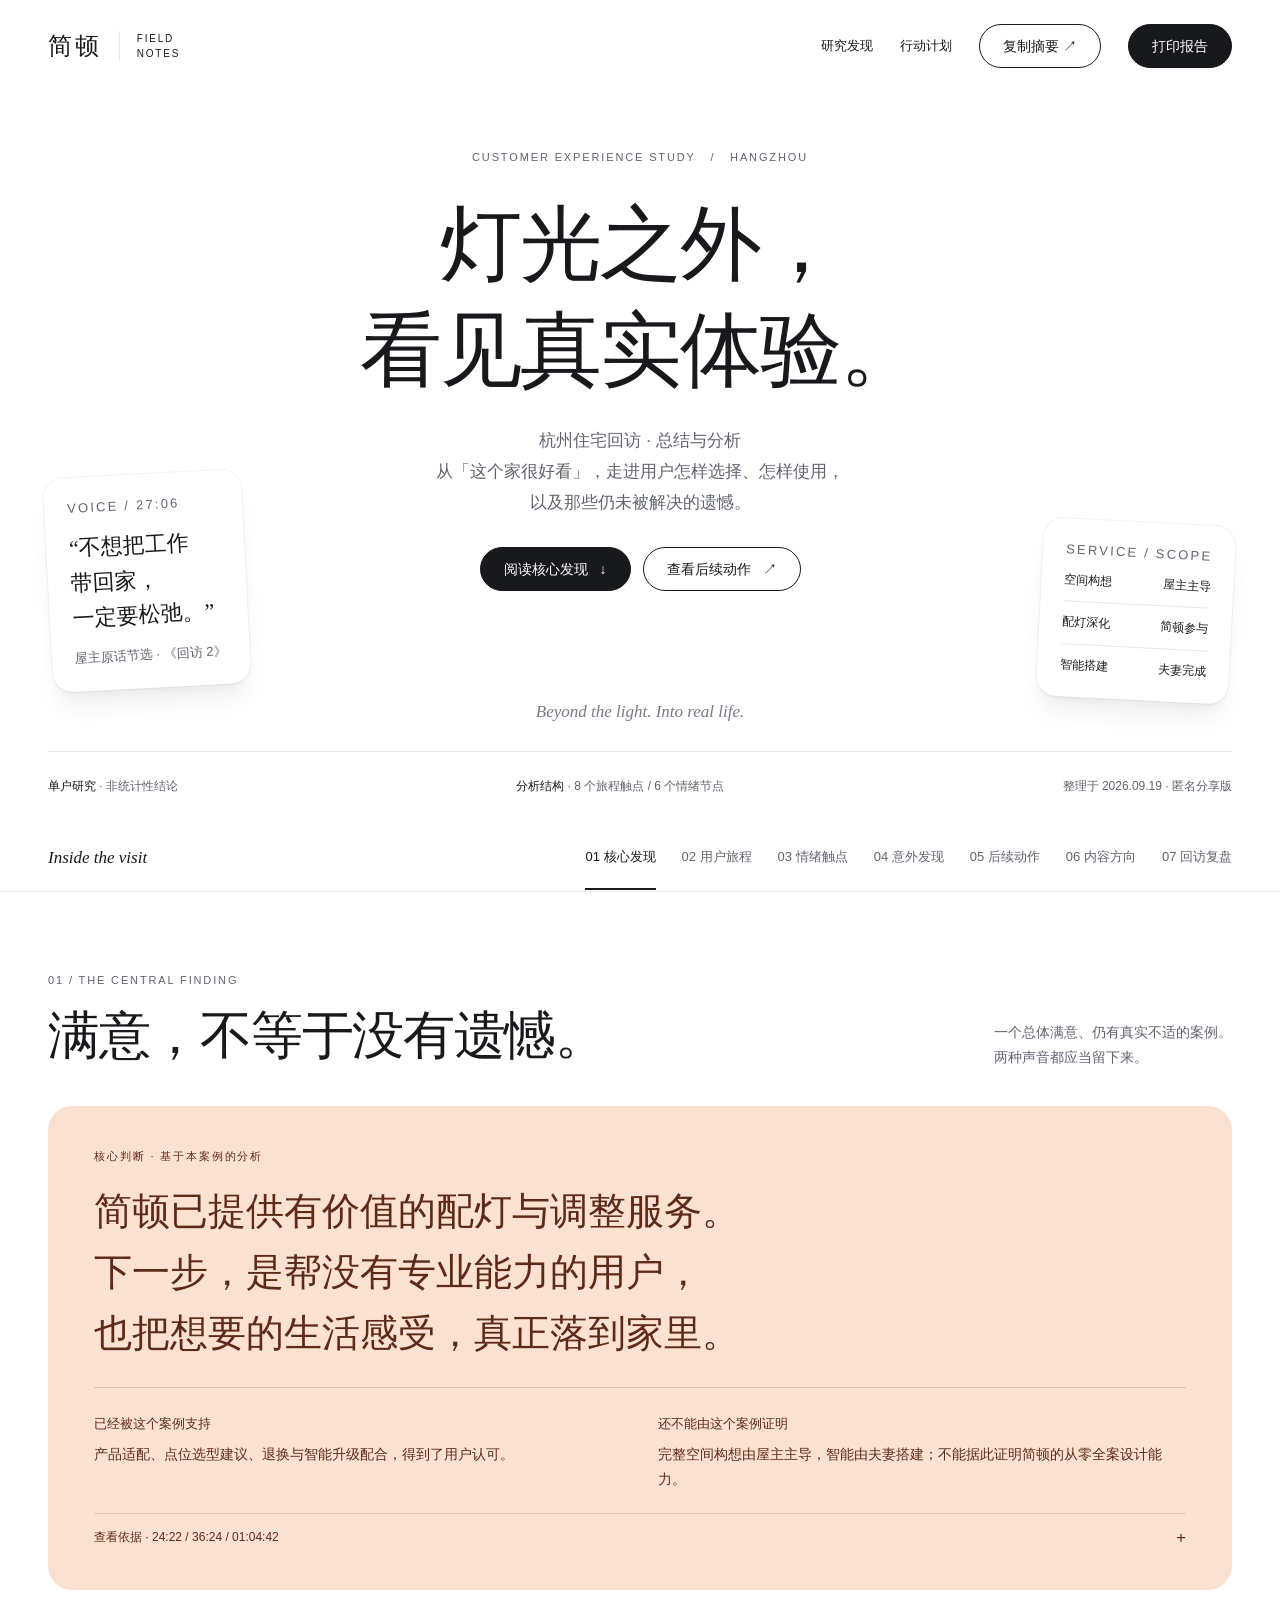
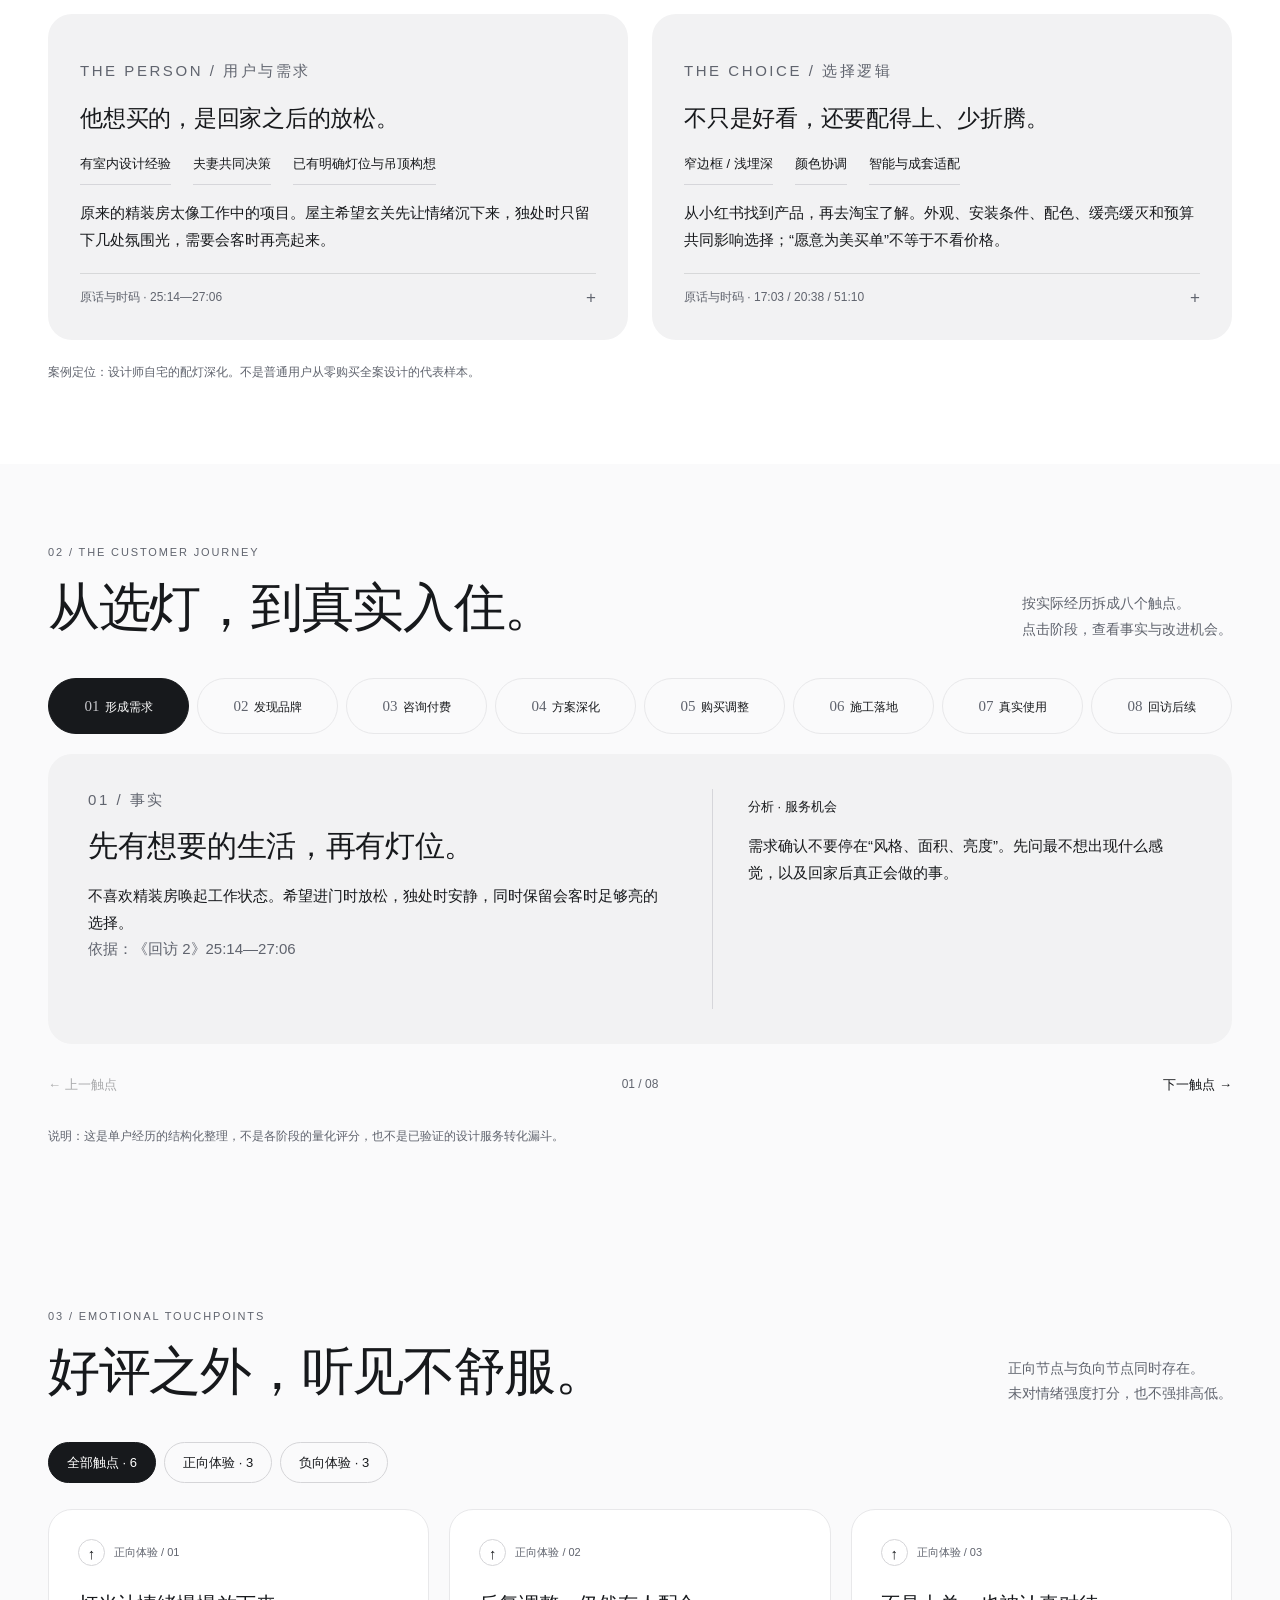
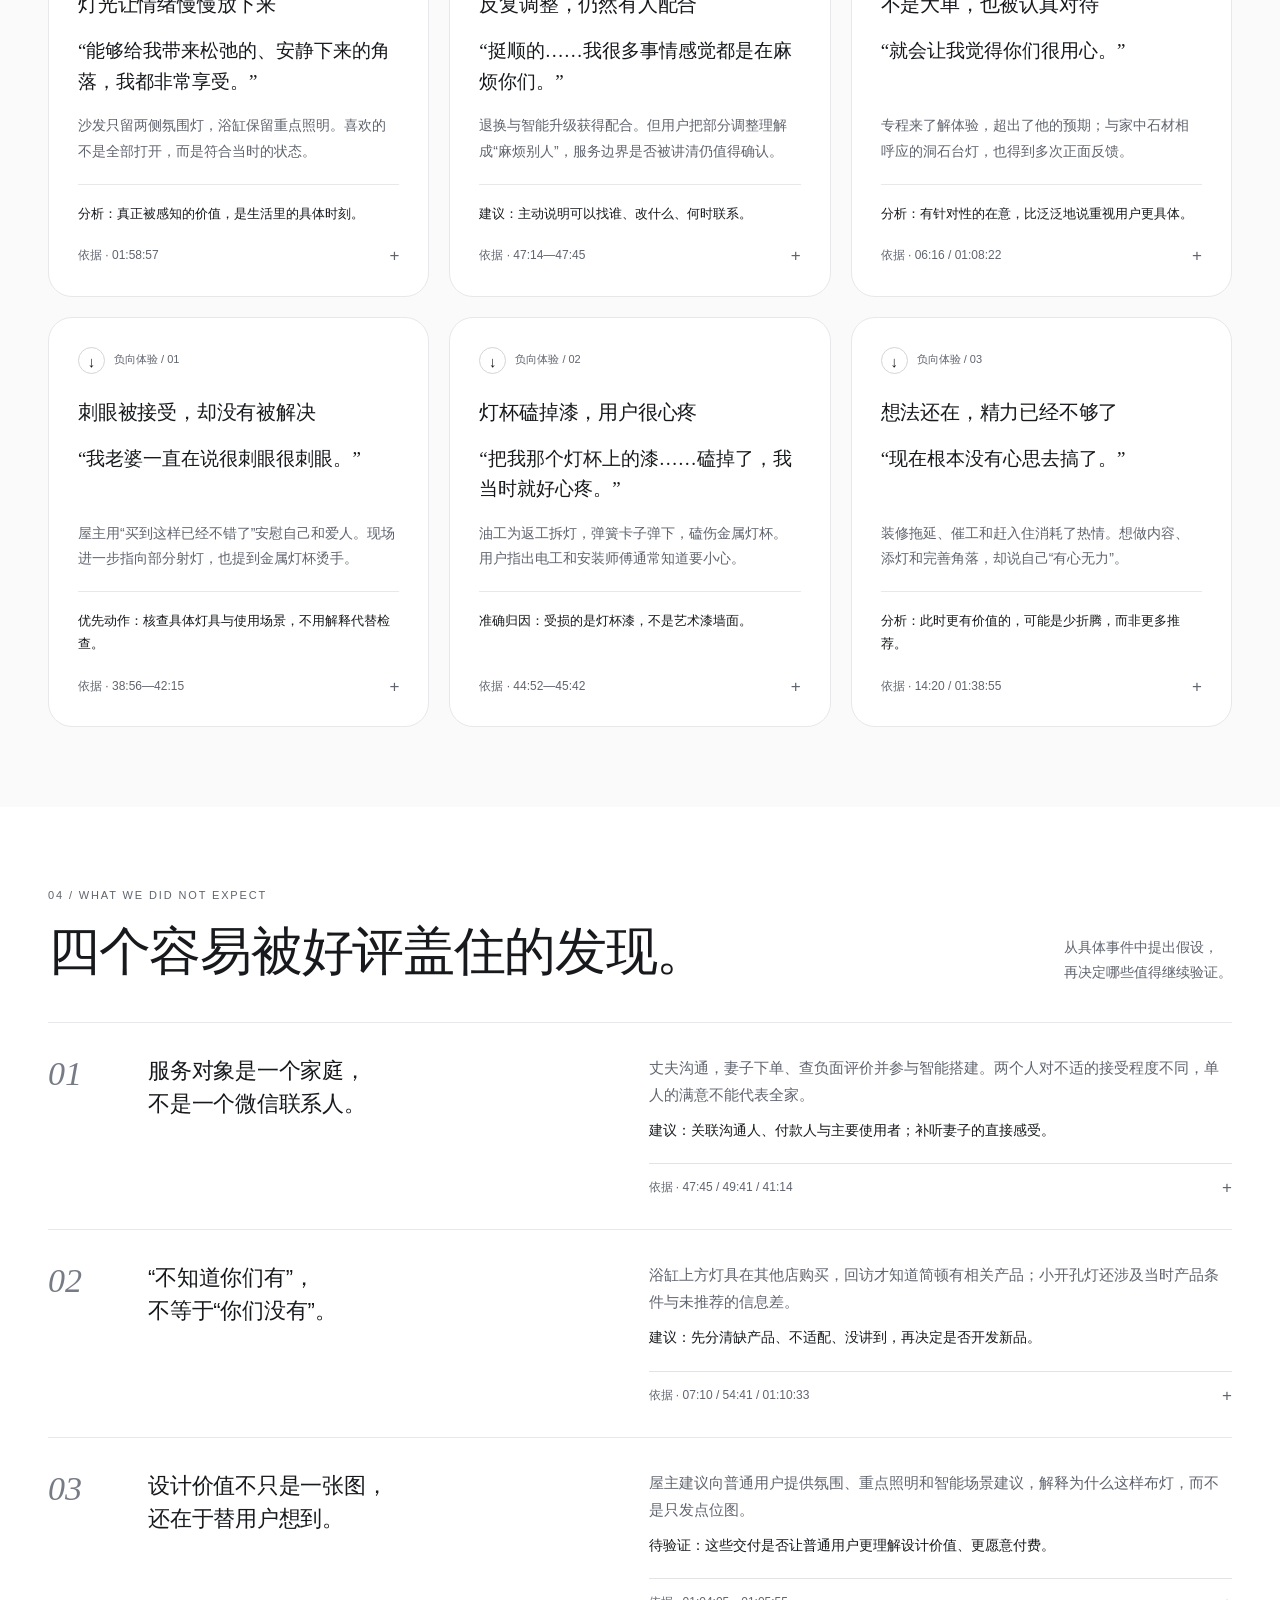
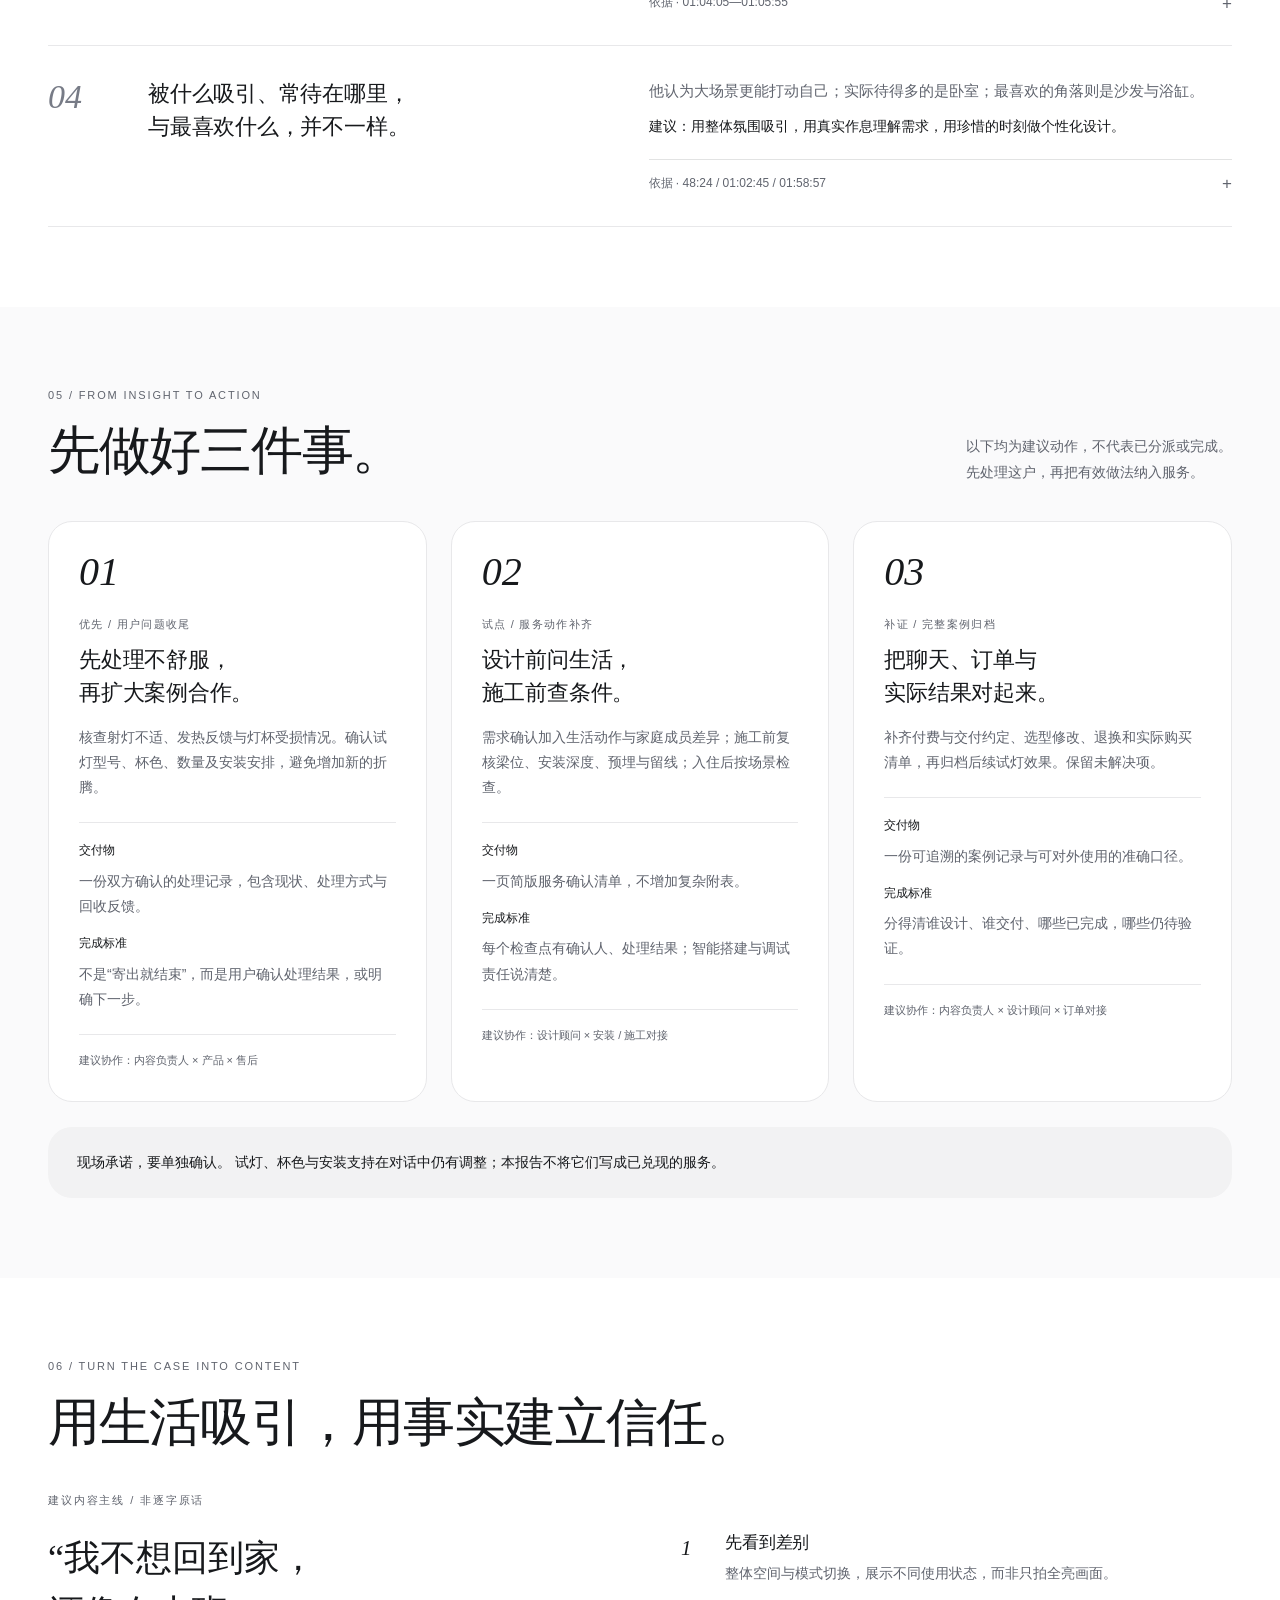
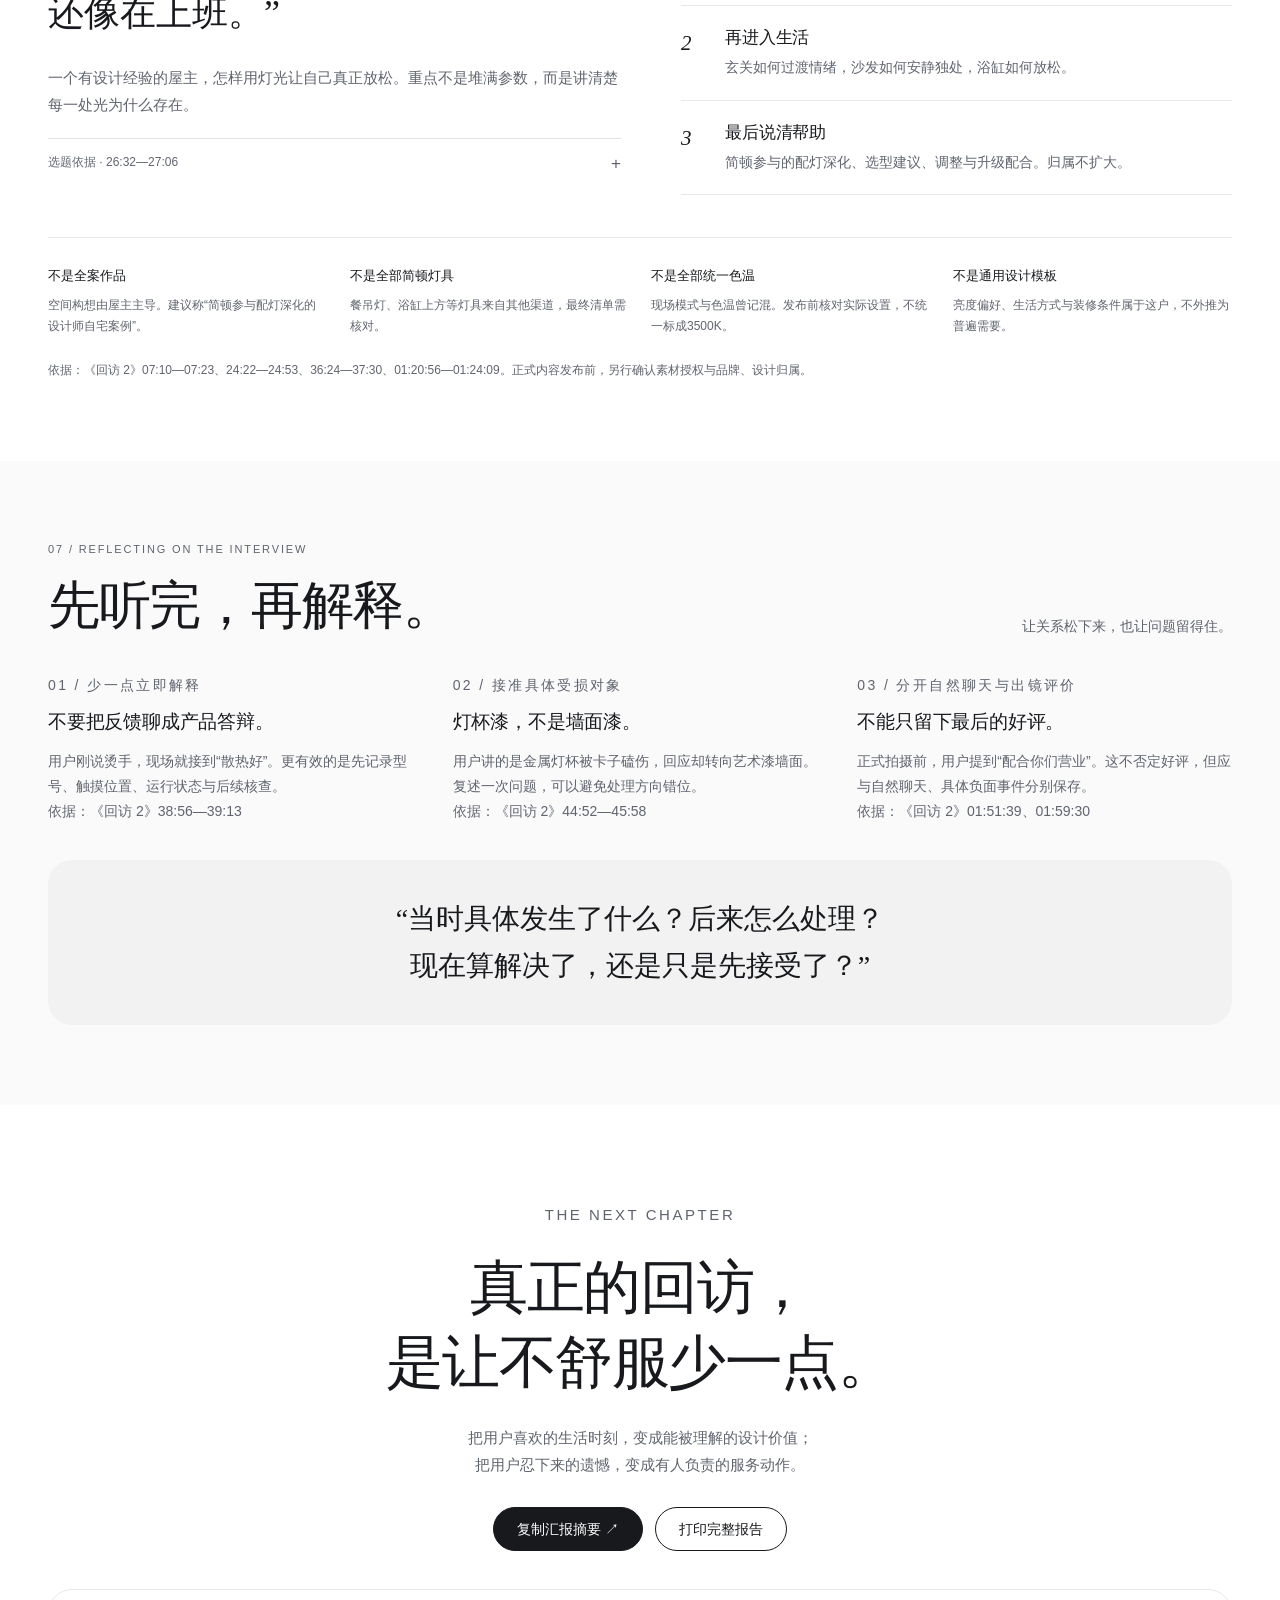
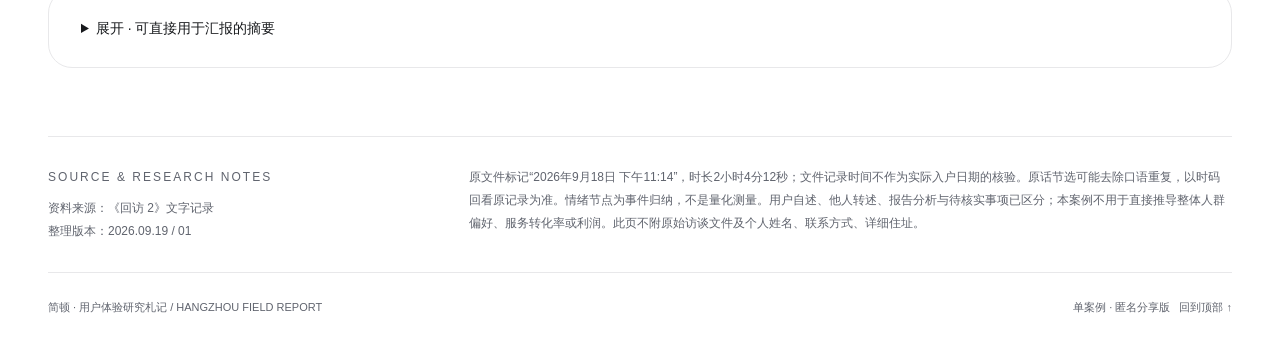
==== hangzhou-visit-20260919/index.html @ 09903417 "Publish anonymized Hangzhou customer visit report in supplied Steep style" ====
<!doctype html>
<html lang="zh-CN">
<head>
<meta charset="utf-8">
<meta name="viewport" content="width=device-width,initial-scale=1">
<meta name="robots" content="noindex,nofollow,noarchive">
<meta name="referrer" content="no-referrer">
<meta name="theme-color" content="#ffffff">
<meta name="description" content="简顿杭州住宅回访：从用户旅程、情绪触点到灯光设计服务的改进方向。单案例研究，匿名整理。">
<title>杭州回访 · 看见真实体验 | 简顿研究札记</title>
<style>
/* Steep design system, derived from the supplied DESIGN-4.md and variables-4.css.
   Fonts are system fallbacks; no font files or third-party resources are bundled. */
:root{--color-ink-black:#17191c;--color-paper-white:#fff;--color-mist-gray:#f2f2f3;--color-fog-white:#fafafb;--color-slate-gray:#777b86;--color-ash-gray:#979799;--color-smoke-gray:#a3a6af;--color-blush-peach:#fbe1d1;--color-sienna-brown:#5d2a1a;--font-signifier:'Signifier',Georgia,'Songti SC','Noto Serif CJK SC','Source Han Serif SC',SimSun,serif;--font-sohne:'Sohne',Inter,-apple-system,BlinkMacSystemFont,'PingFang SC','Noto Sans CJK SC','Microsoft YaHei',sans-serif;--page-max-width:1200px;--section-gap:80px;--radius-cards:24px;--radius-buttons:9999px;--line:#e8e8ea;--muted:#60646e;--shadow:0 0 0 1px rgba(4,23,43,.05),0 20px 25px -5px rgba(0,0,0,.06),0 8px 10px -6px rgba(0,0,0,.05)}
*{box-sizing:border-box}html{scroll-behavior:smooth;scroll-padding-top:92px}body{margin:0;background:var(--color-paper-white);color:var(--color-ink-black);font:400 16px/1.8 var(--font-sohne);-webkit-font-smoothing:antialiased}a{color:inherit;text-decoration:none}button{font:inherit;color:inherit;cursor:pointer}a:focus-visible,button:focus-visible,summary:focus-visible{outline:2px solid var(--color-ink-black);outline-offset:5px}button,a,summary{-webkit-tap-highlight-color:transparent}button{background:none}::selection{background:#e8e8ea}h1,h2,h3,p,figure,blockquote{margin:0}h1,h2{text-wrap:balance;font-family:var(--font-signifier);font-weight:400;line-height:1.3;letter-spacing:-.025em}h3{font-size:21px;font-weight:500;line-height:1.5;letter-spacing:-.01em}strong{font-weight:500}em{font-family:var(--font-signifier);font-weight:400}.wrap{width:min(var(--page-max-width),calc(100% - 96px));margin:auto}.kicker{font-size:11px;line-height:1.5;letter-spacing:.17em;text-transform:uppercase;color:var(--muted)}.muted{color:var(--muted)}.tiny{font-size:12px;color:var(--muted);line-height:1.75}.pill{display:inline-flex;align-items:center;justify-content:center;gap:12px;min-height:44px;padding:9px 23px;border:1px solid var(--color-ink-black);border-radius:var(--radius-buttons);font-size:14px;line-height:1.5;white-space:nowrap;transition:background .18s,transform .18s}.pill:hover{background:var(--color-mist-gray);transform:translateY(-1px)}.pill.fill{background:var(--color-ink-black);color:white}.pill.fill:hover{background:#34373d}.actions{display:flex;gap:12px;flex-wrap:wrap}.text-link{font-size:14px;display:inline-flex;gap:16px;align-items:center}.text-link:hover{text-decoration:underline;text-underline-offset:5px}.skip{position:fixed;left:20px;top:-80px;padding:12px 24px;border-radius:9999px;background:#17191c;color:white;z-index:100}.skip:focus{top:12px}.topbar{height:92px;display:flex;align-items:center;justify-content:space-between;gap:24px}.brand{display:flex;gap:17px;align-items:center}.brand b{font-size:24px;font-weight:500;letter-spacing:.12em}.brand small{font-size:10px;letter-spacing:.18em;line-height:1.5;border-left:1px solid var(--line);padding-left:17px}.toplinks{display:flex;gap:27px;align-items:center;font-size:13px}.hero{min-height:640px;position:relative;padding:57px 0 160px;text-align:center}.hero h1{font-size:clamp(54px,6.4vw,84px);margin:26px auto 22px;max-width:900px}.hero h1 span{display:block}.hero .intro{font-size:17px;color:var(--muted);max-width:570px;margin:auto;line-height:1.8}.hero .actions{justify-content:center;margin-top:29px}.float-note{position:absolute;text-align:left;max-width:216px;background:white;border-radius:20px;box-shadow:var(--shadow);padding:21px 23px}.float-note.left{left:0;bottom:63px;transform:rotate(-3deg)}.float-note.right{right:0;bottom:51px;transform:rotate(3deg)}.float-note .quote{font-family:var(--font-signifier);font-size:22px;line-height:1.6;margin:12px 0}.float-note p{font-size:13px}.mini-row{display:flex;justify-content:space-between;gap:22px;padding:10px 0;border-bottom:1px solid var(--line);font-size:12px}.mini-row:last-child{border:0;padding-bottom:0}.hero-bottom{position:absolute;bottom:29px;left:50%;transform:translateX(-50%);font:italic 17px var(--font-signifier);color:var(--color-slate-gray);white-space:nowrap}.report-meta{display:flex;gap:28px;justify-content:space-between;padding:24px 0 27px;border-top:1px solid var(--line);font-size:12px;color:var(--muted)}.report-meta strong{color:var(--color-ink-black)}.readingbar{position:sticky;top:0;z-index:20;background:rgba(255,255,255,.97);border-bottom:1px solid var(--line)}.readingbar .wrap{display:flex;align-items:center;justify-content:space-between;min-height:66px;gap:20px}.readingbar nav{display:flex;gap:26px;overflow-x:auto;scrollbar-width:none}.readingbar a{white-space:nowrap;font-size:13px;padding:19px 0;color:var(--muted);border-bottom:2px solid transparent}.readingbar a.active{color:var(--color-ink-black);border-color:var(--color-ink-black)}.readingbar .index-label{font-family:var(--font-signifier);font-style:italic;font-size:17px;white-space:nowrap}.progress{height:2px;background:var(--color-ink-black);width:0;position:absolute;left:0;bottom:-1px}.section{padding:var(--section-gap) 0}.section.fog{background:var(--color-fog-white)}.section-head{display:flex;align-items:flex-end;justify-content:space-between;gap:40px;margin-bottom:36px}.section-head h2{font-size:clamp(34px,4.3vw,52px);margin-top:14px}.section-head>p{font-size:14px;color:var(--muted);max-width:320px}.peach{background:var(--color-blush-peach);color:var(--color-sienna-brown);border-radius:24px;padding:42px 46px;margin-bottom:24px}.peach .kicker{color:var(--color-sienna-brown)}.peach .statement{font-family:var(--font-signifier);font-size:clamp(24px,3.2vw,38px);line-height:1.6;margin:17px 0 23px;max-width:960px}.peach-bottom{display:grid;grid-template-columns:1fr 1fr;gap:35px;border-top:1px solid rgba(93,42,26,.18);padding-top:24px;font-size:14px}.peach-bottom strong{display:block;font-size:13px;margin-bottom:7px}.grid2{display:grid;grid-template-columns:1fr 1fr;gap:24px}.card{border-radius:24px;padding:32px;background:var(--color-mist-gray)}.card .kicker{margin-bottom:18px}.card>p{font-size:15px;margin-top:14px}.card h3{font-size:23px}.facts{display:flex;flex-wrap:wrap;gap:8px 22px;font-size:13px;margin:17px 0 4px}.facts span{padding-bottom:8px;border-bottom:1px solid #d6d6da}.evidence{margin-top:20px;border-top:1px solid rgba(23,25,28,.12);font-size:13px}.evidence summary{cursor:pointer;list-style:none;padding-top:13px;display:flex;align-items:center;justify-content:space-between;gap:14px;font-size:12px;color:var(--muted)}.evidence summary::-webkit-details-marker{display:none}.evidence summary:after{content:'+';font-size:17px;line-height:1}.evidence[open] summary:after{content:'−'}.evidence .extract{padding-top:12px;font-size:13px;color:var(--muted)}.evidence blockquote{padding-left:15px;border-left:1px solid #b6b7bd;margin:7px 0 10px}.evidence cite{display:block;font-size:11px;font-style:normal;margin:8px 0}.peach .evidence,.peach .evidence summary,.peach .evidence .extract{color:var(--color-sienna-brown)}.note-line{font-size:12px;color:var(--muted);margin-top:22px}.journey-tabs{display:grid;grid-template-columns:repeat(8,1fr);gap:8px;margin-bottom:20px}.journey-tab{border:1px solid var(--line);border-radius:9999px;min-height:56px;padding:10px 8px;font-size:12px;line-height:1.6}.journey-tab span{font-family:var(--font-signifier);font-size:15px;margin-right:5px;color:var(--muted)}.journey-tab[aria-selected=true]{background:var(--color-ink-black);color:white;border-color:var(--color-ink-black)}.journey-tab[aria-selected=true] span{color:#c5c5ca}.journey-panel{background:var(--color-mist-gray);border-radius:24px;padding:35px 40px;display:grid;grid-template-columns:1.2fr 1fr;gap:48px;min-height:290px}.journey-panel[hidden]{display:none}.journey-panel h3{font-family:var(--font-signifier);font-weight:400;font-size:30px;margin:12px 0 14px}.journey-panel p{font-size:15px}.journey-panel .opportunity{border-left:1px solid #d6d6da;padding-left:35px}.journey-panel .opportunity strong{display:block;font-size:13px;margin:6px 0 14px}.journey-control{display:flex;justify-content:space-between;align-items:center;margin-top:21px}.journey-control button{border:0;font-size:13px;padding:8px 0}.journey-control button:disabled{opacity:.35;cursor:default}.journey-control .count{font-size:12px;color:var(--muted)}.filters{display:flex;gap:8px;margin-bottom:26px}.filter{border:1px solid #d5d5d8;border-radius:9999px;padding:8px 18px;font-size:13px;background:transparent}.filter[aria-pressed=true]{background:var(--color-ink-black);color:white;border-color:var(--color-ink-black)}.emotion-grid{display:grid;grid-template-columns:repeat(3,1fr);gap:20px}.emotion{background:white;border:1px solid var(--line);border-radius:24px;padding:29px;display:flex;flex-direction:column}.emotion[hidden]{display:none}.emotion .type{display:flex;align-items:center;gap:9px;font-size:11px;color:var(--muted);margin-bottom:23px}.emotion .sign{width:27px;height:27px;border:1px solid #d5d5d8;border-radius:50%;display:grid;place-items:center;font-size:15px;color:var(--color-ink-black)}.emotion h3{font-size:20px}.emotion blockquote{font-family:var(--font-signifier);font-size:19px;line-height:1.6;margin:17px 0 16px;min-height:61px}.emotion p{font-size:14px;color:var(--muted)}.emotion .takeaway{font-size:13px;color:var(--color-ink-black);margin-top:20px;padding-top:17px;border-top:1px solid var(--line)}.emotion .evidence{margin-top:auto;padding-top:7px;border-top:0}.insight{display:grid;grid-template-columns:70px 1fr 1.24fr;gap:30px;padding:31px 0;border-top:1px solid var(--line)}.insight:last-child{border-bottom:1px solid var(--line)}.insight .num{font:italic 34px/1.2 var(--font-signifier);color:var(--color-slate-gray)}.insight h3{font-size:22px;max-width:315px}.insight .body>p{font-size:15px;color:var(--muted)}.insight .body strong{color:var(--color-ink-black);display:block;margin-top:10px;font-size:14px}.task-grid{display:grid;grid-template-columns:repeat(3,1fr);gap:24px}.task{border:1px solid var(--line);border-radius:24px;padding:30px;background:#fff}.task .order{font:italic 40px/1 var(--font-signifier);margin-bottom:23px}.task .tag{font-size:11px;letter-spacing:.12em;color:var(--muted);margin-bottom:8px}.task h3{font-size:22px;margin-bottom:16px}.task p{font-size:14px;color:var(--muted)}.task .deliverable{margin:22px 0;padding-top:17px;border-top:1px solid var(--line)}.task strong{font-size:12px;display:block;color:var(--color-ink-black);margin-bottom:7px}.task .owner{font-size:11px;color:var(--muted);border-top:1px solid var(--line);padding-top:16px}.task-callout{margin-top:25px;border-radius:24px;background:var(--color-mist-gray);padding:23px 29px;font-size:14px}.content-grid{display:grid;grid-template-columns:1.04fr 1fr;gap:60px}.content-quote{font-family:var(--font-signifier);font-size:36px;line-height:1.55;margin:22px 0}.sequence{margin-top:19px}.sequence>div{display:grid;grid-template-columns:30px 1fr;gap:14px;padding:19px 0;border-bottom:1px solid var(--line)}.sequence .n{font-family:var(--font-signifier);font-style:italic;font-size:21px}.sequence h3{font-size:17px;margin-bottom:5px}.sequence p{font-size:14px;color:var(--muted)}.boundary{margin-top:42px;display:grid;grid-template-columns:repeat(4,1fr);gap:22px;padding-top:26px;border-top:1px solid var(--line)}.boundary strong{font-size:13px;display:block;margin-bottom:7px}.boundary p{font-size:12px;color:var(--muted)}.review-grid{display:grid;grid-template-columns:repeat(3,1fr);gap:30px}.review h3{font-size:19px;margin:12px 0}.review p{font-size:14px;color:var(--muted)}.review-question{font-family:var(--font-signifier);font-size:28px;line-height:1.7;text-align:center;padding:35px 32px;border-radius:24px;background:var(--color-mist-gray);margin-top:36px}.closing{padding:75px 0 68px;text-align:center}.closing h2{font-size:clamp(36px,4.8vw,58px)}.closing>p{max-width:640px;margin:24px auto 29px;color:var(--muted);font-size:15px}.closing .actions{justify-content:center}.executive{margin-top:38px;text-align:left;border:1px solid var(--line);border-radius:24px;padding:26px 32px}.executive summary{font-size:14px;cursor:pointer}.executive p{font-size:15px;margin-top:18px;color:var(--muted);line-height:1.9}.method{border-top:1px solid var(--line);padding:29px 0;display:grid;grid-template-columns:1fr 2fr;gap:40px}.method p{font-size:12px;line-height:1.9;color:var(--muted)}.footer{border-top:1px solid var(--line);display:flex;justify-content:space-between;gap:20px;padding:25px 0 32px;font-size:11px;color:var(--muted)}.toast{position:fixed;bottom:28px;left:50%;transform:translateX(-50%) translateY(20px);background:var(--color-ink-black);color:#fff;border-radius:9999px;padding:12px 24px;font-size:13px;opacity:0;pointer-events:none;transition:opacity .2s,transform .2s;z-index:50;max-width:90vw;white-space:nowrap}.toast.show{opacity:1;transform:translateX(-50%) translateY(0)}
@media(min-width:1500px){.hero{min-height:660px}}@media(max-width:1100px){.hero{padding-bottom:170px}.float-note{max-width:185px;padding:18px}.float-note .quote{font-size:19px}.hero h1{font-size:68px}.journey-tabs{grid-template-columns:repeat(4,1fr)}.emotion-grid{grid-template-columns:repeat(2,1fr)}.toplinks>a{display:none}.readingbar nav{gap:20px}.task-grid{gap:16px}.task{padding:24px}.content-grid{gap:32px}}
@media(max-width:760px){.desktop-break{display:none}.hero .intro{text-wrap:balance}.wrap{width:calc(100% - 40px)}.topbar{height:78px}.brand b{font-size:21px}.brand small{font-size:9px}.toplinks{gap:8px}.toplinks .pill{font-size:12px;padding:9px 17px;min-height:40px}.hero{padding:37px 0 32px;min-height:0}.hero h1{font-size:clamp(42px,8.6vw,64px);margin:24px auto}.hero .intro{font-size:15px;max-width:480px}.hero .actions{margin-top:26px}.float-note{display:none}.hero-bottom{position:static;transform:none;margin-top:43px;font-size:16px}.report-meta{font-size:11px;gap:12px;flex-wrap:wrap;padding:21px 0}.report-meta span:last-child{width:100%}.readingbar .index-label{display:none}.readingbar .wrap{min-height:56px;width:calc(100% - 24px)}.readingbar nav{gap:21px;flex:1}.readingbar a{font-size:12px;padding:17px 0}.section{padding:56px 0}.section-head{display:block;margin-bottom:26px}.section-head h2{font-size:34px;margin-top:12px}.section-head>p{margin-top:16px;max-width:none;font-size:13px}.peach{padding:28px 24px}.peach .statement{font-size:25px;line-height:1.65;margin:17px 0 22px}.peach-bottom{grid-template-columns:1fr;gap:19px;font-size:13px}.grid2{grid-template-columns:1fr;gap:16px}.card{padding:27px 24px}.card h3{font-size:21px}.journey-tabs{gap:7px}.journey-tab{font-size:11px;min-height:48px;padding:10px 3px}.journey-tab span{font-size:12px;margin-right:3px}.journey-panel{padding:27px 24px;grid-template-columns:1fr;gap:25px;min-height:0}.journey-panel h3{font-size:28px}.journey-panel .opportunity{padding:21px 0 0;border-left:0;border-top:1px solid #d6d6da}.journey-panel p{font-size:14px}.emotion-grid{grid-template-columns:1fr;gap:16px}.emotion{padding:26px}.emotion .type{margin-bottom:17px}.emotion blockquote{min-height:0}.emotion .evidence{margin-top:14px}.insight{grid-template-columns:40px 1fr;gap:15px;padding:27px 0}.insight .num{font-size:28px}.insight h3{font-size:21px;max-width:none}.insight .body{grid-column:2}.insight .body>p{font-size:14px}.task-grid{grid-template-columns:1fr;gap:16px}.task{padding:27px}.task .order{font-size:32px;margin-bottom:18px}.task .deliverable{margin:19px 0}.content-grid{grid-template-columns:1fr;gap:27px}.content-quote{font-size:29px}.boundary{grid-template-columns:1fr 1fr;gap:25px 22px;margin-top:32px}.review-grid{grid-template-columns:1fr;gap:26px}.review-question{font-size:23px;padding:28px 23px;text-align:left}.closing{padding:51px 0}.closing h2{font-size:36px}.closing>p{font-size:14px}.executive{padding:24px}.method{grid-template-columns:1fr;gap:12px}.footer{display:block;font-size:10px}.footer span{display:block;margin-bottom:7px}.kicker{font-size:10px}.toast{white-space:normal;text-align:center;width:max-content}}
@media(prefers-reduced-motion:reduce){html{scroll-behavior:auto}*,*:before,*:after{transition:none!important;animation:none!important}}
@media print{@page{size:A4;margin:14mm 13mm}html{scroll-behavior:auto}body{font-size:10pt;color:#17191c;-webkit-print-color-adjust:exact;print-color-adjust:exact}.wrap{width:100%;max-width:none}.topbar{height:55px}.toplinks,.readingbar,.hero .actions,.closing .actions,.float-note,.filters,.journey-tabs,.journey-control,.toast,.skip{display:none!important}.hero{min-height:0;padding:25px 0 30px}.hero h1{font-size:39pt}.hero .intro{font-size:11pt}.hero-bottom{position:static;transform:none;margin-top:22px}.report-meta{font-size:8pt}.section{padding:28px 0;break-inside:auto}.section-head{margin-bottom:20px}.section-head h2{font-size:27pt}.section-head>p{font-size:9pt}.peach{padding:24px 28px;break-inside:avoid}.peach .statement{font-size:22pt}.peach-bottom{font-size:10pt}.grid2{gap:15px}.card{padding:23px}.card p,.journey-panel p,.insight .body>p{font-size:10pt}.journey-panel{display:grid!important;min-height:0;margin:0 0 14px;padding:24px;break-inside:avoid;gap:24px}.journey-panel h3{font-size:20pt}.emotion-grid{grid-template-columns:1fr 1fr;gap:15px}.emotion{display:flex!important;padding:21px;break-inside:avoid}.emotion h3{font-size:15pt}.emotion blockquote{font-size:14pt;min-height:0}.emotion p{font-size:9pt}.evidence{display:block;break-inside:avoid}.evidence .extract{font-size:9pt}.evidence summary{font-size:8pt}.insight{gap:20px;grid-template-columns:40px 1fr 1.3fr;break-inside:avoid}.insight h3{font-size:15pt}.task-grid{grid-template-columns:1fr;gap:14px}.task{padding:22px;break-inside:avoid}.task .order{float:left;margin:0 25px 50px 0;font-size:30pt}.task .deliverable{margin:12px 0}.task p{font-size:9pt}.content-grid{gap:30px}.content-quote{font-size:23pt}.boundary{gap:15px}.review-grid{grid-template-columns:1fr;gap:18px}.review{break-inside:avoid}.review-question{font-size:18pt;padding:22px}.closing{padding:35px 0}.closing h2{font-size:29pt}.executive{display:block;padding:23px;break-inside:avoid}.executive p{font-size:10pt}.method{gap:25px}.method p,.footer{font-size:8pt}h2,h3{break-after:avoid}}
</style>
</head>
<body>
<a class="skip" href="#main">跳转到报告正文</a>
<header class="topbar wrap">
<a class="brand" href="#top" aria-label="简顿研究札记首页"><b>简顿</b><small>FIELD<br>NOTES</small></a>
<div class="toplinks"><a href="#finding">研究发现</a><a href="#actions">行动计划</a><button class="pill" data-copy>复制摘要 ↗</button><button class="pill fill" data-print>打印报告</button></div>
</header>
<main id="main">
<div class="wrap" id="top">
<section class="hero" aria-labelledby="hero-title">
<p class="kicker">CUSTOMER EXPERIENCE STUDY &nbsp; / &nbsp; HANGZHOU</p>
<h1 id="hero-title"><span>灯光之外，</span><span>看见真实体验。</span></h1>
<p class="intro">杭州住宅回访 · 总结与分析<br>从「这个家很好看」，走进用户怎样选择、怎样使用，<br class="desktop-break">以及那些仍未被解决的遗憾。</p>
<div class="actions"><a class="pill fill" href="#finding">阅读核心发现 <span>↓</span></a><a class="pill" href="#actions">查看后续动作 <span>↗</span></a></div>
<aside class="float-note left" aria-label="用户声音"><p class="kicker">VOICE / 27:06</p><p class="quote">“不想把工作<br>带回家，<br>一定要松弛。”</p><p class="tiny">屋主原话节选 · 《回访 2》</p></aside>
<aside class="float-note right" aria-label="案例中的贡献边界"><p class="kicker">SERVICE / SCOPE</p><div class="mini-row"><span>空间构想</span><strong>屋主主导</strong></div><div class="mini-row"><span>配灯深化</span><strong>简顿参与</strong></div><div class="mini-row"><span>智能搭建</span><strong>夫妻完成</strong></div></aside>
<p class="hero-bottom">Beyond the light. Into real life.</p>
</section>
<div class="report-meta"><span><strong>单户研究</strong> · 非统计性结论</span><span><strong>分析结构</strong> · 8 个旅程触点 / 6 个情绪节点</span><span>整理于 2026.09.19 · 匿名分享版</span></div>
</div>
<div class="readingbar"><div class="wrap"><span class="index-label">Inside the visit</span><nav aria-label="报告目录"><a href="#finding" class="active">01 核心发现</a><a href="#journey">02 用户旅程</a><a href="#emotion">03 情绪触点</a><a href="#insights">04 意外发现</a><a href="#actions">05 后续动作</a><a href="#content">06 内容方向</a><a href="#review">07 回访复盘</a></nav></div><div class="progress" aria-hidden="true"></div></div>
<section id="finding" class="section wrap">
<div class="section-head"><div><p class="kicker">01 / THE CENTRAL FINDING</p><h2>满意，不等于没有遗憾。</h2></div><p>一个总体满意、仍有真实不适的案例。<br>两种声音都应当留下来。</p></div>
<div class="peach">
<p class="kicker">核心判断 · 基于本案例的分析</p>
<p class="statement">简顿已提供有价值的配灯与调整服务。<br>下一步，是帮没有专业能力的用户，<br>也把想要的生活感受，真正落到家里。</p>
<div class="peach-bottom"><div><strong>已经被这个案例支持</strong>产品适配、点位选型建议、退换与智能升级配合，得到了用户认可。</div><div><strong>还不能由这个案例证明</strong>完整空间构想由屋主主导，智能由夫妻搭建；不能据此证明简顿的从零全案设计能力。</div></div>
<details class="evidence"><summary>查看依据 · 24:22 / 36:24 / 01:04:42</summary><div class="extract"><blockquote>“我是给到了他我的灯具的点位，他在我的灯具点位上把你们的灯放进去了。”<br>“我跟他说了我是设计师。我没有这种需求。跟他说，你帮我配一下灯。”</blockquote><cite>《回访 2》24:22—24:53、36:24—37:57、01:04:42—01:05:55。智能搭建由夫妻完成，不归入简顿交付。</cite></div></details>
</div>
<div class="grid2">
<article class="card"><p class="kicker">THE PERSON / 用户与需求</p><h3>他想买的，是回家之后的放松。</h3><div class="facts"><span>有室内设计经验</span><span>夫妻共同决策</span><span>已有明确灯位与吊顶构想</span></div><p>原来的精装房太像工作中的项目。屋主希望玄关先让情绪沉下来，独处时只留下几处氛围光，需要会客时再亮起来。</p><details class="evidence"><summary>原话与时码 · 25:14—27:06</summary><div class="extract"><blockquote>“走进来这个过程，是你从外面到家，从工作到回家这个状态转变的一个过程。”</blockquote><cite>《回访 2》25:14—27:06；职业与夫妻共同决策见10:26、16:44—16:55。</cite></div></details></article>
<article class="card"><p class="kicker">THE CHOICE / 选择逻辑</p><h3>不只是好看，还要配得上、少折腾。</h3><div class="facts"><span>窄边框 / 浅埋深</span><span>颜色协调</span><span>智能与成套适配</span></div><p>从小红书找到产品，再去淘宝了解。外观、安装条件、配色、缓亮缓灭和预算共同影响选择；“愿意为美买单”不等于不看价格。</p><details class="evidence"><summary>原话与时码 · 17:03 / 20:38 / 51:10</summary><div class="extract"><blockquote>“我就找那种深度不是很深的……窄一点的边框。”<br>“我灯我一开始就留了1万块钱，但实际上后期是超了的。”</blockquote><cite>《回访 2》17:03—17:58、20:38—22:53、51:10—52:49。预算为用户自述，不是核实后的订单金额。</cite></div></details></article>
</div>
<p class="note-line">案例定位：设计师自宅的配灯深化。不是普通用户从零购买全案设计的代表样本。</p>
</section>
<section id="journey" class="section fog"><div class="wrap">
<div class="section-head"><div><p class="kicker">02 / THE CUSTOMER JOURNEY</p><h2>从选灯，到真实入住。</h2></div><p>按实际经历拆成八个触点。<br>点击阶段，查看事实与改进机会。</p></div>
<div class="journey-tabs" role="tablist" aria-label="用户旅程的八个阶段">
<button class="journey-tab" role="tab" id="tab-1" aria-controls="stage-1" aria-selected="true" tabindex="0"><span>01</span>形成需求</button><button class="journey-tab" role="tab" id="tab-2" aria-controls="stage-2" aria-selected="false" tabindex="-1"><span>02</span>发现品牌</button><button class="journey-tab" role="tab" id="tab-3" aria-controls="stage-3" aria-selected="false" tabindex="-1"><span>03</span>咨询付费</button><button class="journey-tab" role="tab" id="tab-4" aria-controls="stage-4" aria-selected="false" tabindex="-1"><span>04</span>方案深化</button><button class="journey-tab" role="tab" id="tab-5" aria-controls="stage-5" aria-selected="false" tabindex="-1"><span>05</span>购买调整</button><button class="journey-tab" role="tab" id="tab-6" aria-controls="stage-6" aria-selected="false" tabindex="-1"><span>06</span>施工落地</button><button class="journey-tab" role="tab" id="tab-7" aria-controls="stage-7" aria-selected="false" tabindex="-1"><span>07</span>真实使用</button><button class="journey-tab" role="tab" id="tab-8" aria-controls="stage-8" aria-selected="false" tabindex="-1"><span>08</span>回访后续</button>
</div>
<article class="journey-panel" id="stage-1" role="tabpanel" aria-labelledby="tab-1"><div><p class="kicker">01 / 事实</p><h3>先有想要的生活，再有灯位。</h3><p>不喜欢精装房唤起工作状态。希望进门时放松，独处时安静，同时保留会客时足够亮的选择。</p><p class="tiny">依据：《回访 2》25:14—27:06</p></div><div class="opportunity"><strong>分析 · 服务机会</strong><p>需求确认不要停在“风格、面积、亮度”。先问最不想出现什么感觉，以及回家后真正会做的事。</p></div></article>
<article class="journey-panel" id="stage-2" role="tabpanel" aria-labelledby="tab-2" hidden><div><p class="kicker">02 / 事实</p><h3>入口是具体的产品适配。</h3><p>为窄边框、浅埋深等条件刷小红书，看到简顿后去淘宝看产品。已有需求在先，不是被设计服务宣传从零教育。</p><p class="tiny">依据：《回访 2》17:03—17:58</p></div><div class="opportunity"><strong>分析 · 服务机会</strong><p>内容既要给人看到整体效果，也要回答“这类灯能不能装进我家”。不要将本单写成设计服务内容直接获客。</p></div></article>
<article class="journey-panel" id="stage-3" role="tabpanel" aria-labelledby="tab-3" hidden><div><p class="kicker">03 / 事实与缺口</p><h3>有付费，尚缺完整决策记录。</h3><p>屋主自述“去年10月28日”加客服，也明确买过设计服务。具体设计费、付款节点与当时顾虑，访谈没有交代清楚。</p><p class="tiny">依据：《回访 2》23:51、01:04:54</p></div><div class="opportunity"><strong>待核实 · 不提前下结论</strong><p>用聊天与订单补齐决策过程、服务承诺及付费时间。不能据此计算设计服务带来的增量成交。</p></div></article>
<article class="journey-panel" id="stage-4" role="tabpanel" aria-labelledby="tab-4" hidden><div><p class="kicker">04 / 事实</p><h3>屋主定方向，简顿参与深化。</h3><p>屋主给灯位图和吊顶图，设计顾问配产品、建议筒射灯选择；屋主又减少部分点位。空间意图由屋主主导。</p><p class="tiny">依据：《回访 2》24:22—24:53、53:19、01:04:42</p></div><div class="opportunity"><strong>分析 · 服务机会</strong><p>对专业客户尊重其已知需求；对普通客户，需要解释灯位背后的使用场景与原因。二者不能用同一交付假设。</p></div></article>
<article class="journey-panel" id="stage-5" role="tabpanel" aria-labelledby="tab-5" hidden><div><p class="kicker">05 / 事实</p><h3>改了很多次，沟通仍然顺畅。</h3><p>多次退换、补充智能功能，用户评价流程顺畅。丈夫沟通、妻子账号下单，客服有时会混淆两人的身份。</p><p class="tiny">依据：《回访 2》47:01—47:59</p></div><div class="opportunity"><strong>分析 · 服务机会</strong><p>以家庭项目关联沟通人与订单，讲清可调整范围。让用户知道哪些是正常服务，不必觉得自己一直在“麻烦你们”。</p></div></article>
<article class="journey-panel" id="stage-6" role="tabpanel" aria-labelledby="tab-6" hidden><div><p class="kicker">06 / 事实</p><h3>好方案，也会卡在施工现场。</h3><p>油工拆灯时磕掉金属灯杯漆；部分灯具忘记提前准备，后补射灯；梁与安装深度也限制了原想法。</p><p class="tiny">依据：《回访 2》44:52—45:42、01:13:23—01:15:24</p></div><div class="opportunity"><strong>分析 · 服务机会</strong><p>施工前复核预埋、深度和灯具准备情况；拆灯保护说明不仅给安装师傅，也要覆盖后续返工与其他工种。</p></div></article>
<article class="journey-panel" id="stage-7" role="tabpanel" aria-labelledby="tab-7" hidden><div><p class="kicker">07 / 事实</p><h3>氛围被喜欢，不适也真实存在。</h3><p>夫妻自行搭建智能，认可调光与场景控制。同时反馈部分射灯刺眼、金属灯杯烫手，妻子的不适由屋主转述。</p><p class="tiny">依据：《回访 2》36:24—38:45、38:56—42:15</p></div><div class="opportunity"><strong>分析 · 服务机会</strong><p>按真实坐姿、动线与使用模式核查不适。发热体感不能直接判定合格或不合格，需由产品与售后进一步检查。</p></div></article>
<article class="journey-panel" id="stage-8" role="tabpanel" aria-labelledby="tab-8" hidden><div><p class="kicker">08 / 事实与缺口</p><h3>被重视之后，会产生新的期待。</h3><p>用户感受到专程回访的用心。现场讨论了新杯色、试灯和安装支持，但数量与安排仍有变化。</p><p class="tiny">依据：《回访 2》43:24—44:41、01:07:56—01:08:22</p></div><div class="opportunity"><strong>待完成确认 · 不等于已交付</strong><p>逐一确认型号、杯色、数量、安装和回收反馈方式。记录未证明寄送、安装或体验改善已完成。</p></div></article>
<div class="journey-control"><button id="prev-stage" disabled>← 上一触点</button><span class="count" id="stage-count" aria-live="polite">01 / 08</span><button id="next-stage">下一触点 →</button></div>
<p class="note-line">说明：这是单户经历的结构化整理，不是各阶段的量化评分，也不是已验证的设计服务转化漏斗。</p>
</div></section>
<section id="emotion" class="section fog"><div class="wrap">
<div class="section-head"><div><p class="kicker">03 / EMOTIONAL TOUCHPOINTS</p><h2>好评之外，听见不舒服。</h2></div><p>正向节点与负向节点同时存在。<br>未对情绪强度打分，也不强排高低。</p></div>
<div class="filters" role="group" aria-label="筛选情绪触点"><button class="filter" data-filter="all" aria-pressed="true">全部触点 · 6</button><button class="filter" data-filter="positive" aria-pressed="false">正向体验 · 3</button><button class="filter" data-filter="negative" aria-pressed="false">负向体验 · 3</button></div>
<div class="emotion-grid">
<article class="emotion" data-emotion="positive"><div class="type"><span class="sign">↑</span> 正向体验 / 01</div><h3>灯光让情绪慢慢放下来</h3><blockquote>“能够给我带来松弛的、安静下来的角落，我都非常享受。”</blockquote><p>沙发只留两侧氛围灯，浴缸保留重点照明。喜欢的不是全部打开，而是符合当时的状态。</p><p class="takeaway">分析：真正被感知的价值，是生活里的具体时刻。</p><details class="evidence"><summary>依据 · 01:58:57</summary><div class="extract">《回访 2》01:58:57—01:59:23，正式采访中谈最喜欢的角落。此处保留原意，去除口语重复。</div></details></article>
<article class="emotion" data-emotion="positive"><div class="type"><span class="sign">↑</span> 正向体验 / 02</div><h3>反复调整，仍然有人配合</h3><blockquote>“挺顺的……我很多事情感觉都是在麻烦你们。”</blockquote><p>退换与智能升级获得配合。但用户把部分调整理解成“麻烦别人”，服务边界是否被讲清仍值得确认。</p><p class="takeaway">建议：主动说明可以找谁、改什么、何时联系。</p><details class="evidence"><summary>依据 · 47:14—47:45</summary><div class="extract">《回访 2》47:14—47:45；01:59:30再次肯定升级改造配合。“边界不清”是待验证假设，不是既定事实。</div></details></article>
<article class="emotion" data-emotion="positive"><div class="type"><span class="sign">↑</span> 正向体验 / 03</div><h3>不是大单，也被认真对待</h3><blockquote>“就会让我觉得你们很用心。”</blockquote><p>专程来了解体验，超出了他的预期；与家中石材相呼应的洞石台灯，也得到多次正面反馈。</p><p class="takeaway">分析：有针对性的在意，比泛泛地说重视用户更具体。</p><details class="evidence"><summary>依据 · 06:16 / 01:08:22</summary><div class="extract">《回访 2》06:16—06:23、01:07:56—01:08:22。礼物匹配让用户感到被理解，是分析解释，不是用户逐字结论。</div></details></article>
<article class="emotion" data-emotion="negative"><div class="type"><span class="sign">↓</span> 负向体验 / 01</div><h3>刺眼被接受，却没有被解决</h3><blockquote>“我老婆一直在说很刺眼很刺眼。”</blockquote><p>屋主用“买到这样已经不错了”安慰自己和爱人。现场进一步指向部分射灯，也提到金属灯杯烫手。</p><p class="takeaway">优先动作：核查具体灯具与使用场景，不用解释代替检查。</p><details class="evidence"><summary>依据 · 38:56—42:15</summary><div class="extract">《回访 2》38:56—39:24、40:15、41:14—42:15。妻子感受为屋主转述；发热为体感反馈，不代表已测温或判定不合格。</div></details></article>
<article class="emotion" data-emotion="negative"><div class="type"><span class="sign">↓</span> 负向体验 / 02</div><h3>灯杯磕掉漆，用户很心疼</h3><blockquote>“把我那个灯杯上的漆……磕掉了，我当时就好心疼。”</blockquote><p>油工为返工拆灯，弹簧卡子弹下，磕伤金属灯杯。用户指出电工和安装师傅通常知道要小心。</p><p class="takeaway">准确归因：受损的是灯杯漆，不是艺术漆墙面。</p><details class="evidence"><summary>依据 · 44:52—45:42</summary><div class="extract">《回访 2》44:52—45:42。问题出现在其他工种拆灯时，不能笼统归为灯具质量或安装师傅失误。</div></details></article>
<article class="emotion" data-emotion="negative"><div class="type"><span class="sign">↓</span> 负向体验 / 03</div><h3>想法还在，精力已经不够了</h3><blockquote>“现在根本没有心思去搞了。”</blockquote><p>装修拖延、催工和赶入住消耗了热情。想做内容、添灯和完善角落，却说自己“有心无力”。</p><p class="takeaway">分析：此时更有价值的，可能是少折腾，而非更多推荐。</p><details class="evidence"><summary>依据 · 14:20 / 01:38:55</summary><div class="extract">《回访 2》14:20—15:13、01:38:16—01:38:55。装修疲惫来自整体经历，不能全部归因于简顿。</div></details></article>
</div>
</div></section>
<section id="insights" class="section wrap">
<div class="section-head"><div><p class="kicker">04 / WHAT WE DID NOT EXPECT</p><h2>四个容易被好评盖住的发现。</h2></div><p>从具体事件中提出假设，<br>再决定哪些值得继续验证。</p></div>
<article class="insight"><span class="num">01</span><h3>服务对象是一个家庭，<br>不是一个微信联系人。</h3><div class="body"><p>丈夫沟通，妻子下单、查负面评价并参与智能搭建。两个人对不适的接受程度不同，单人的满意不能代表全家。</p><strong>建议：关联沟通人、付款人与主要使用者；补听妻子的直接感受。</strong><details class="evidence"><summary>依据 · 47:45 / 49:41 / 41:14</summary><div class="extract">《回访 2》47:45—47:59、49:41—50:06、41:14—42:15。</div></details></div></article>
<article class="insight"><span class="num">02</span><h3>“不知道你们有”，<br>不等于“你们没有”。</h3><div class="body"><p>浴缸上方灯具在其他店购买，回访才知道简顿有相关产品；小开孔灯还涉及当时产品条件与未推荐的信息差。</p><strong>建议：先分清缺产品、不适配、没讲到，再决定是否开发新品。</strong><details class="evidence"><summary>依据 · 07:10 / 54:41 / 01:10:33</summary><div class="extract">《回访 2》07:10—07:23、54:41—54:54、01:10:33—01:12:09。小开孔产品是否适合当时需求，仍需复核。</div></details></div></article>
<article class="insight"><span class="num">03</span><h3>设计价值不只是一张图，<br>还在于替用户想到。</h3><div class="body"><p>屋主建议向普通用户提供氛围、重点照明和智能场景建议，解释为什么这样布灯，而不是只发点位图。</p><strong>待验证：这些交付是否让普通用户更理解设计价值、更愿意付费。</strong><details class="evidence"><summary>依据 · 01:04:05—01:05:55</summary><div class="extract">《回访 2》01:04:05—01:05:55。这是受访者对普通用户的建议，并非其他用户已经验证的结论。56:45曾提到请求照度图未获提供，具体交付约定待核实。</div></details></div></article>
<article class="insight"><span class="num">04</span><h3>被什么吸引、常待在哪里，<br>与最喜欢什么，并不一样。</h3><div class="body"><p>他认为大场景更能打动自己；实际待得多的是卧室；最喜欢的角落则是沙发与浴缸。</p><strong>建议：用整体氛围吸引，用真实作息理解需求，用珍惜的时刻做个性化设计。</strong><details class="evidence"><summary>依据 · 48:24 / 01:02:45 / 01:58:57</summary><div class="extract">《回访 2》48:24—49:01、01:02:45—01:03:31、01:58:57。内容建议属于本报告的分析推论。</div></details></div></article>
</section>
<section id="actions" class="section fog"><div class="wrap">
<div class="section-head"><div><p class="kicker">05 / FROM INSIGHT TO ACTION</p><h2>先做好三件事。</h2></div><p>以下均为建议动作，不代表已分派或完成。<br>先处理这户，再把有效做法纳入服务。</p></div>
<div class="task-grid">
<article class="task"><div class="order">01</div><p class="tag">优先 / 用户问题收尾</p><h3>先处理不舒服，<br>再扩大案例合作。</h3><p>核查射灯不适、发热反馈与灯杯受损情况。确认试灯型号、杯色、数量及安装安排，避免增加新的折腾。</p><div class="deliverable"><strong>交付物</strong><p>一份双方确认的处理记录，包含现状、处理方式与回收反馈。</p><strong style="margin-top:14px">完成标准</strong><p>不是“寄出就结束”，而是用户确认处理结果，或明确下一步。</p></div><p class="owner">建议协作：内容负责人 × 产品 × 售后</p></article>
<article class="task"><div class="order">02</div><p class="tag">试点 / 服务动作补齐</p><h3>设计前问生活，<br>施工前查条件。</h3><p>需求确认加入生活动作与家庭成员差异；施工前复核梁位、安装深度、预埋与留线；入住后按场景检查。</p><div class="deliverable"><strong>交付物</strong><p>一页简版服务确认清单，不增加复杂附表。</p><strong style="margin-top:14px">完成标准</strong><p>每个检查点有确认人、处理结果；智能搭建与调试责任说清楚。</p></div><p class="owner">建议协作：设计顾问 × 安装 / 施工对接</p></article>
<article class="task"><div class="order">03</div><p class="tag">补证 / 完整案例归档</p><h3>把聊天、订单与<br>实际结果对起来。</h3><p>补齐付费与交付约定、选型修改、退换和实际购买清单，再归档后续试灯效果。保留未解决项。</p><div class="deliverable"><strong>交付物</strong><p>一份可追溯的案例记录与可对外使用的准确口径。</p><strong style="margin-top:14px">完成标准</strong><p>分得清谁设计、谁交付、哪些已完成，哪些仍待验证。</p></div><p class="owner">建议协作：内容负责人 × 设计顾问 × 订单对接</p></article>
</div>
<div class="task-callout"><strong>现场承诺，要单独确认。</strong> 试灯、杯色与安装支持在对话中仍有调整；本报告不将它们写成已兑现的服务。</div>
</div></section>
<section id="content" class="section wrap">
<div class="section-head"><div><p class="kicker">06 / TURN THE CASE INTO CONTENT</p><h2>用生活吸引，用事实建立信任。</h2></div></div>
<div class="content-grid"><div><p class="kicker">建议内容主线 / 非逐字原话</p><p class="content-quote">“我不想回到家，<br>还像在上班。”</p><p class="muted" style="font-size:15px">一个有设计经验的屋主，怎样用灯光让自己真正放松。重点不是堆满参数，而是讲清楚每一处光为什么存在。</p><details class="evidence"><summary>选题依据 · 26:32—27:06</summary><div class="extract">屋主说原精装与自己工作中的项目太相似，明确表示“不想把工作带回家，一定要松弛”。标题为编辑提炼。</div></details></div><div class="sequence"><div><span class="n">1</span><div><h3>先看到差别</h3><p>整体空间与模式切换，展示不同使用状态，而非只拍全亮画面。</p></div></div><div><span class="n">2</span><div><h3>再进入生活</h3><p>玄关如何过渡情绪，沙发如何安静独处，浴缸如何放松。</p></div></div><div><span class="n">3</span><div><h3>最后说清帮助</h3><p>简顿参与的配灯深化、选型建议、调整与升级配合。归属不扩大。</p></div></div></div></div>
<div class="boundary"><div><strong>不是全案作品</strong><p>空间构想由屋主主导。建议称“简顿参与配灯深化的设计师自宅案例”。</p></div><div><strong>不是全部简顿灯具</strong><p>餐吊灯、浴缸上方等灯具来自其他渠道，最终清单需核对。</p></div><div><strong>不是全部统一色温</strong><p>现场模式与色温曾记混。发布前核对实际设置，不统一标成3500K。</p></div><div><strong>不是通用设计模板</strong><p>亮度偏好、生活方式与装修条件属于这户，不外推为普遍需要。</p></div></div>
<p class="note-line">依据：《回访 2》07:10—07:23、24:22—24:53、36:24—37:30、01:20:56—01:24:09。正式内容发布前，另行确认素材授权与品牌、设计归属。</p>
</section>
<section id="review" class="section fog"><div class="wrap">
<div class="section-head"><div><p class="kicker">07 / REFLECTING ON THE INTERVIEW</p><h2>先听完，再解释。</h2></div><p>让关系松下来，也让问题留得住。</p></div>
<div class="review-grid"><article class="review"><p class="kicker">01 / 少一点立即解释</p><h3>不要把反馈聊成产品答辩。</h3><p>用户刚说烫手，现场就接到“散热好”。更有效的是先记录型号、触摸位置、运行状态与后续核查。</p><p class="tiny">依据：《回访 2》38:56—39:13</p></article><article class="review"><p class="kicker">02 / 接准具体受损对象</p><h3>灯杯漆，不是墙面漆。</h3><p>用户讲的是金属灯杯被卡子磕伤，回应却转向艺术漆墙面。复述一次问题，可以避免处理方向错位。</p><p class="tiny">依据：《回访 2》44:52—45:58</p></article><article class="review"><p class="kicker">03 / 分开自然聊天与出镜评价</p><h3>不能只留下最后的好评。</h3><p>正式拍摄前，用户提到“配合你们营业”。这不否定好评，但应与自然聊天、具体负面事件分别保存。</p><p class="tiny">依据：《回访 2》01:51:39、01:59:30</p></article></div>
<p class="review-question">“当时具体发生了什么？后来怎么处理？<br>现在算解决了，还是只是先接受了？”</p>
</div></section>
<section class="closing wrap" id="summary"><p class="kicker" style="margin-bottom:23px">THE NEXT CHAPTER</p><h2>真正的回访，<br>是让不舒服少一点。</h2><p>把用户喜欢的生活时刻，变成能被理解的设计价值；<br>把用户忍下来的遗憾，变成有人负责的服务动作。</p><div class="actions"><button class="pill fill" data-copy>复制汇报摘要 ↗</button><button class="pill" data-print>打印完整报告</button></div>
<details class="executive" id="executive"><summary>展开 · 可直接用于汇报的摘要</summary><p id="executive-copy">这次回访看到，用户认可我们的产品适配、配灯专业度和后期调整配合，但这个家主要由屋主自己设计，智能也由夫妻搭建，所以还不能把它当作我们完整个性化设计能力的证明。真正值得放大的，是灯光帮助用户从工作状态切换到放松状态；需要先处理的，是部分射灯刺眼、发热反馈、灯杯安装保护，以及选型信息没有充分传递的问题。下一步先把这户的反馈处理闭环，再把生活需求确认、施工前复核和入住后的场景检查补进服务。我们要做的不只是把这套房拍好看，而是弄清楚：普通用户没有屋主这样的专业能力时，我们能替他多完成哪些事情。</p></details>
</section>
<div class="method wrap"><div><p class="kicker">SOURCE & RESEARCH NOTES</p><p style="margin-top:8px">资料来源：《回访 2》文字记录<br>整理版本：2026.09.19 / 01</p></div><p>原文件标记“2026年9月18日 下午11:14”，时长2小时4分12秒；文件记录时间不作为实际入户日期的核验。原话节选可能去除口语重复，以时码回看原记录为准。情绪节点为事件归纳，不是量化测量。用户自述、他人转述、报告分析与待核实事项已区分；本案例不用于直接推导整体人群偏好、服务转化率或利润。此页不附原始访谈文件及个人姓名、联系方式、详细住址。</p></div>
</main>
<footer class="footer wrap"><span>简顿 · 用户体验研究札记 / HANGZHOU FIELD REPORT</span><span>单案例 · 匿名分享版 &nbsp; <a href="#top">回到顶部 ↑</a></span></footer>
<div class="toast" id="toast" role="status" aria-live="polite"></div>
<script>
'use strict';
(function(){
const tabs=Array.from(document.querySelectorAll('.journey-tab'));const panels=Array.from(document.querySelectorAll('.journey-panel'));let current=0;
function selectStage(i,focus){current=Math.max(0,Math.min(tabs.length-1,i));tabs.forEach((tab,n)=>{tab.setAttribute('aria-selected',String(n===current));tab.tabIndex=n===current?0:-1;panels[n].hidden=n!==current});document.getElementById('stage-count').textContent=String(current+1).padStart(2,'0')+' / 08';document.getElementById('prev-stage').disabled=current===0;document.getElementById('next-stage').disabled=current===7;if(focus)tabs[current].focus()}
tabs.forEach((t,i)=>{t.addEventListener('click',()=>selectStage(i,false));t.addEventListener('keydown',e=>{let n=i;if(e.key==='ArrowRight')n=(i+1)%8;else if(e.key==='ArrowLeft')n=(i+7)%8;else if(e.key==='Home')n=0;else if(e.key==='End')n=7;else return;e.preventDefault();selectStage(n,true)})});document.getElementById('prev-stage').addEventListener('click',()=>selectStage(current-1,false));document.getElementById('next-stage').addEventListener('click',()=>selectStage(current+1,false));
document.querySelectorAll('[data-filter]').forEach(b=>b.addEventListener('click',()=>{const f=b.dataset.filter;document.querySelectorAll('[data-filter]').forEach(x=>x.setAttribute('aria-pressed',String(x===b)));document.querySelectorAll('[data-emotion]').forEach(x=>{x.hidden=f!=='all'&&x.dataset.emotion!==f})}));
let toastTimer;function notify(text){const el=document.getElementById('toast');el.textContent=text;el.classList.add('show');clearTimeout(toastTimer);toastTimer=setTimeout(()=>el.classList.remove('show'),3000)}
async function copySummary(){const text=document.getElementById('executive-copy').textContent;try{if(navigator.clipboard&&window.isSecureContext){await navigator.clipboard.writeText(text)}else{const t=document.createElement('textarea');t.value=text;t.setAttribute('readonly','');t.style.cssText='position:fixed;left:-9999px;top:0';document.body.appendChild(t);t.select();const ok=document.execCommand('copy');t.remove();if(!ok)throw new Error('copy unavailable')}notify('汇报摘要已复制')}catch(e){document.getElementById('executive').open=true;document.getElementById('executive').scrollIntoView({behavior:'smooth',block:'center'});const r=document.createRange();r.selectNodeContents(document.getElementById('executive-copy'));const s=window.getSelection();s.removeAllRanges();s.addRange(r);notify('浏览器限制了自动复制，已选中摘要供手动复制')}}document.querySelectorAll('[data-copy]').forEach(b=>b.addEventListener('click',copySummary));
let openBeforePrint=[];window.addEventListener('beforeprint',()=>{openBeforePrint=Array.from(document.querySelectorAll('details')).filter(d=>d.open);document.querySelectorAll('details').forEach(d=>d.open=true)});window.addEventListener('afterprint',()=>{document.querySelectorAll('details').forEach(d=>d.open=openBeforePrint.includes(d))});document.querySelectorAll('[data-print]').forEach(b=>b.addEventListener('click',()=>window.print()));
const sections=Array.from(document.querySelectorAll('section[id]')).filter(s=>document.querySelector('.readingbar a[href="#'+s.id+'"]'));const links=Array.from(document.querySelectorAll('.readingbar a'));let scheduled=false;function onScroll(){if(scheduled)return;scheduled=true;requestAnimationFrame(()=>{const max=document.documentElement.scrollHeight-window.innerHeight;document.querySelector('.progress').style.width=(max>0?Math.min(100,window.scrollY/max*100):0)+'%';let active=sections[0];sections.forEach(s=>{if(s.getBoundingClientRect().top<=150)active=s});links.forEach(a=>a.classList.toggle('active',a.getAttribute('href')==='#'+active.id));scheduled=false})}window.addEventListener('scroll',onScroll,{passive:true});onScroll();
})();
</script>
</body>
</html>
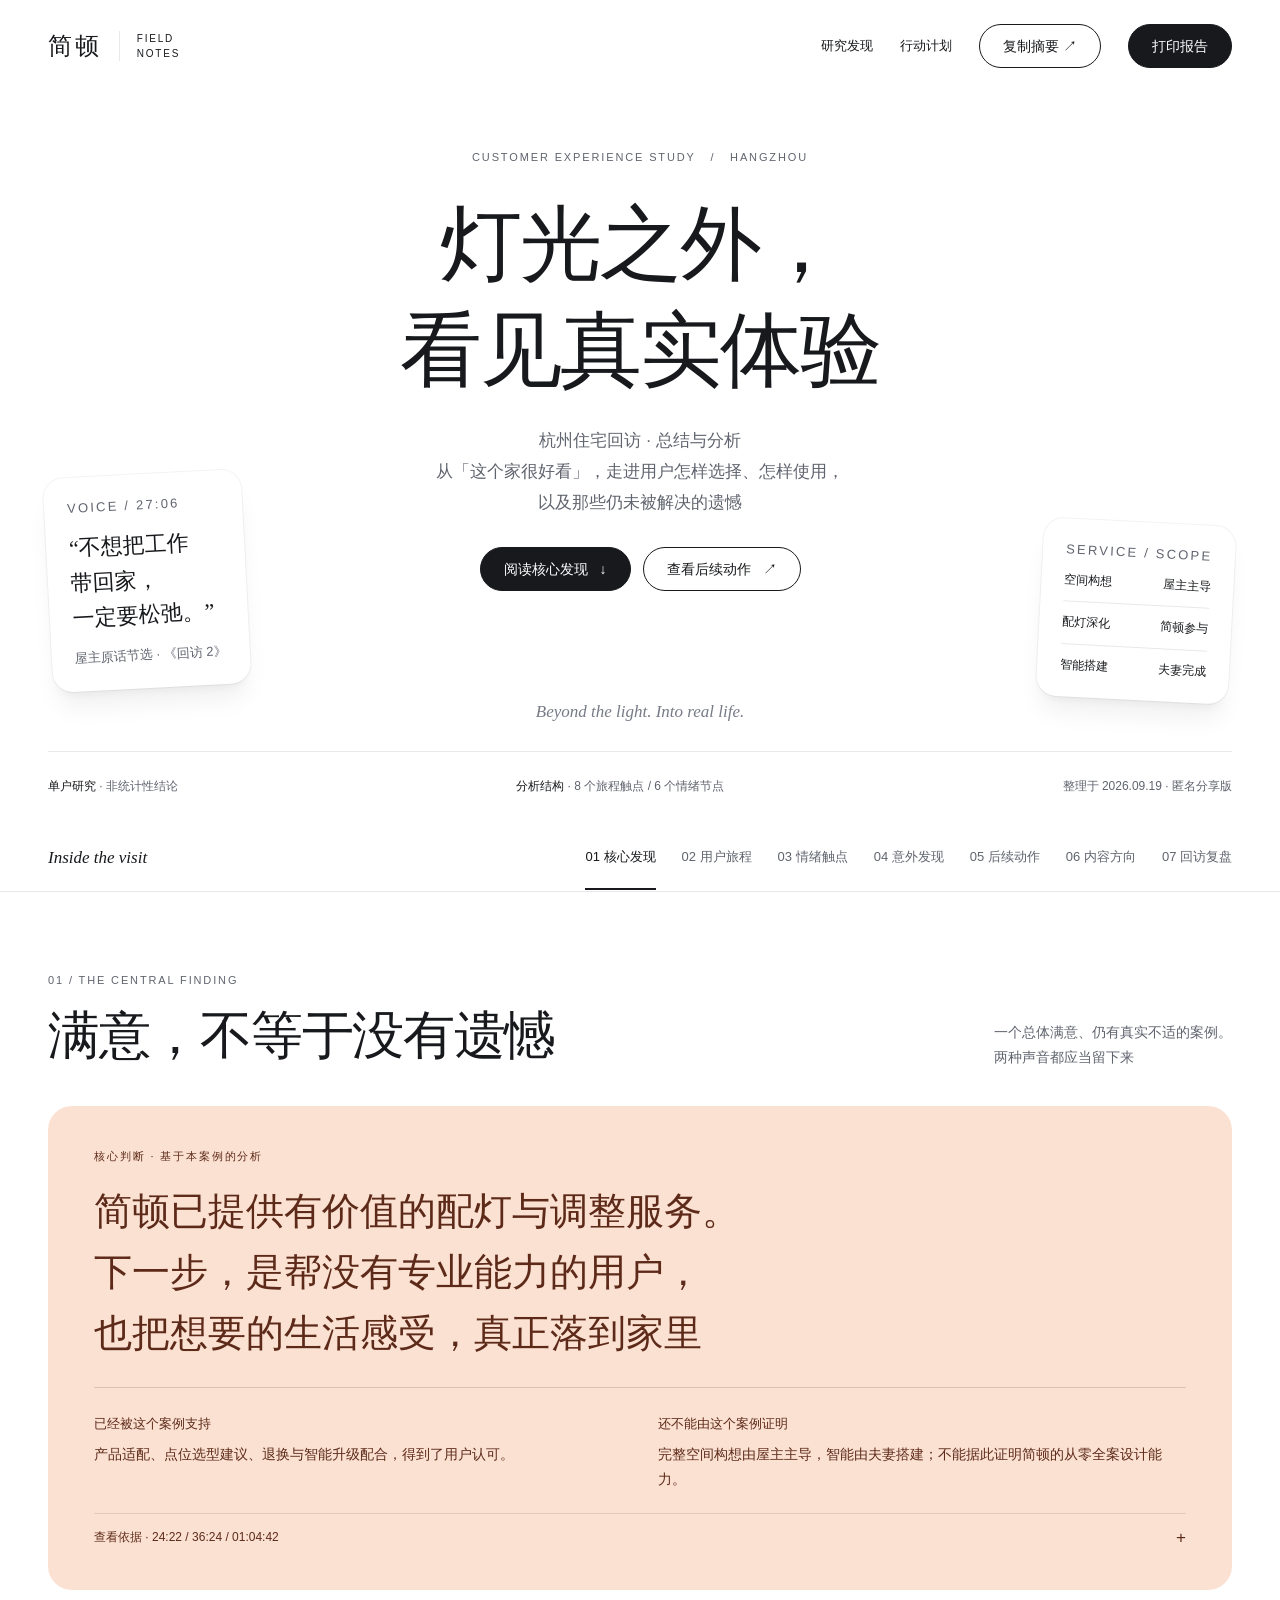
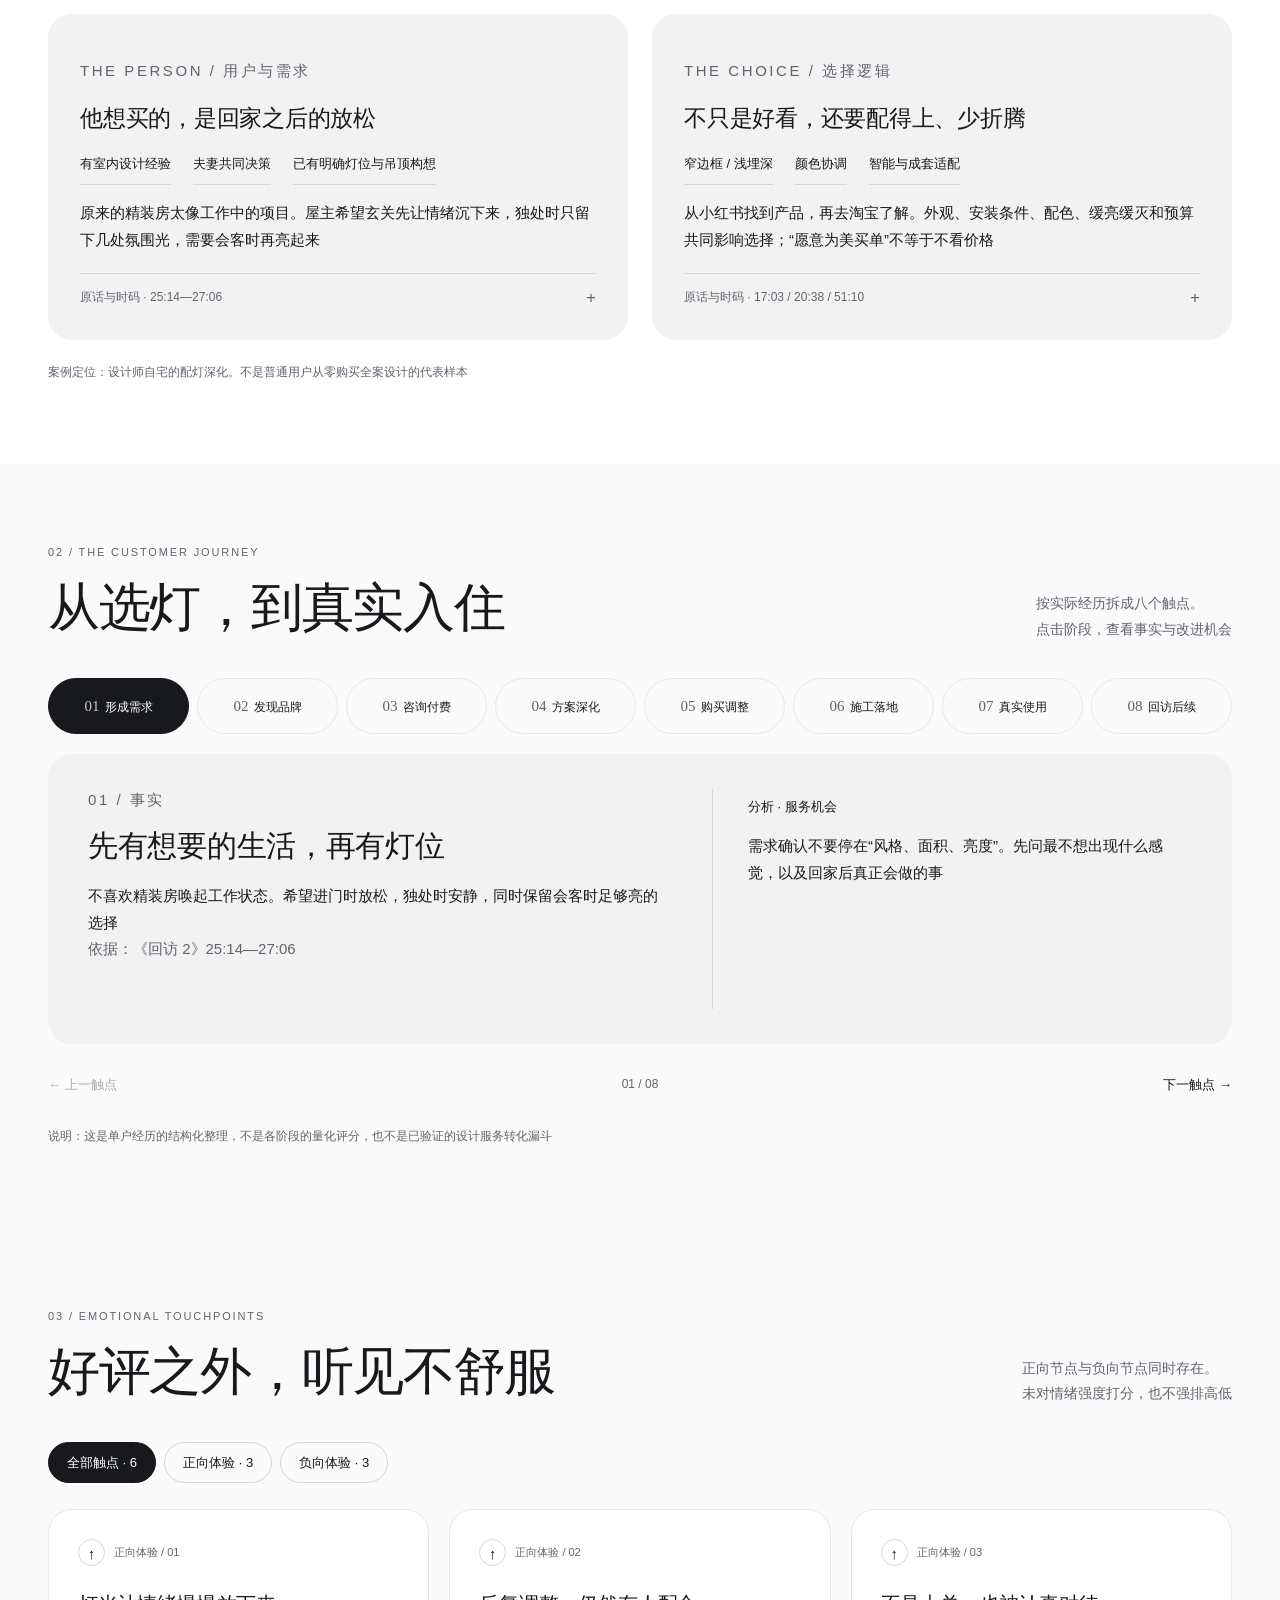
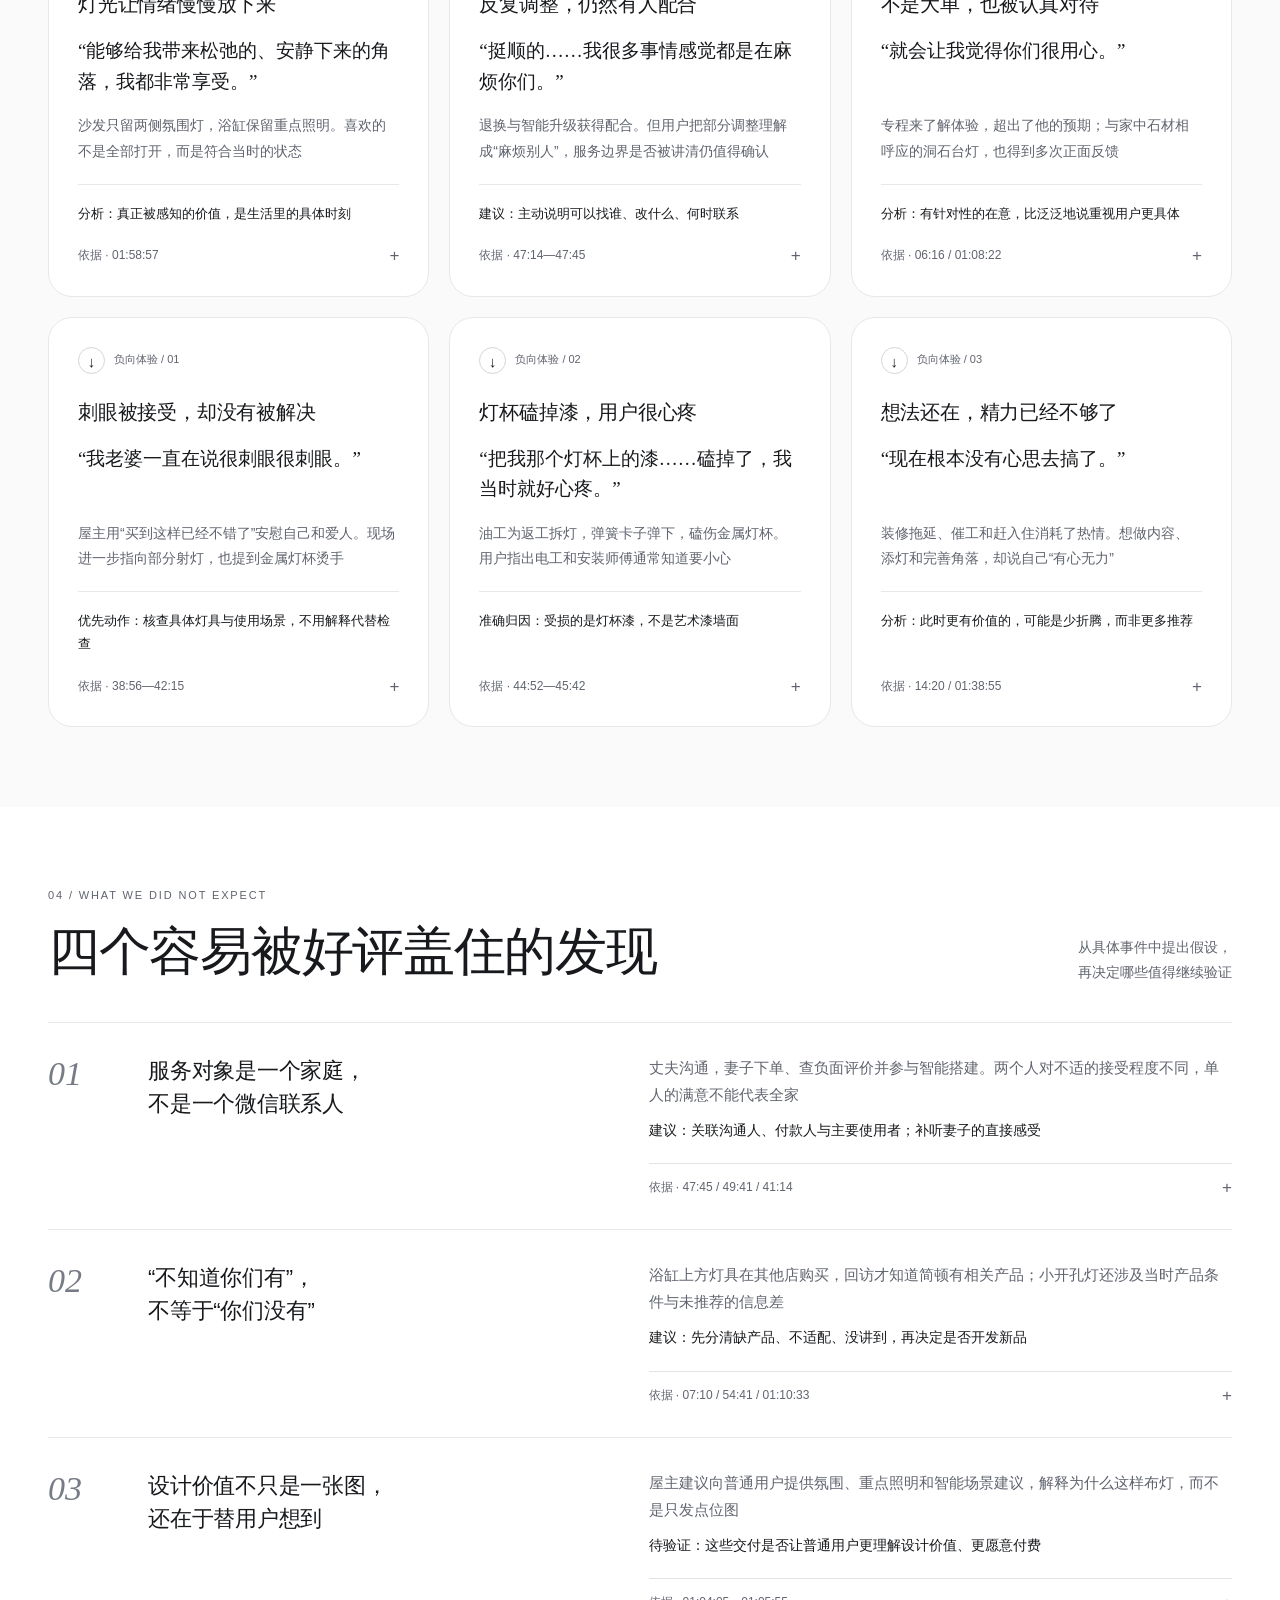
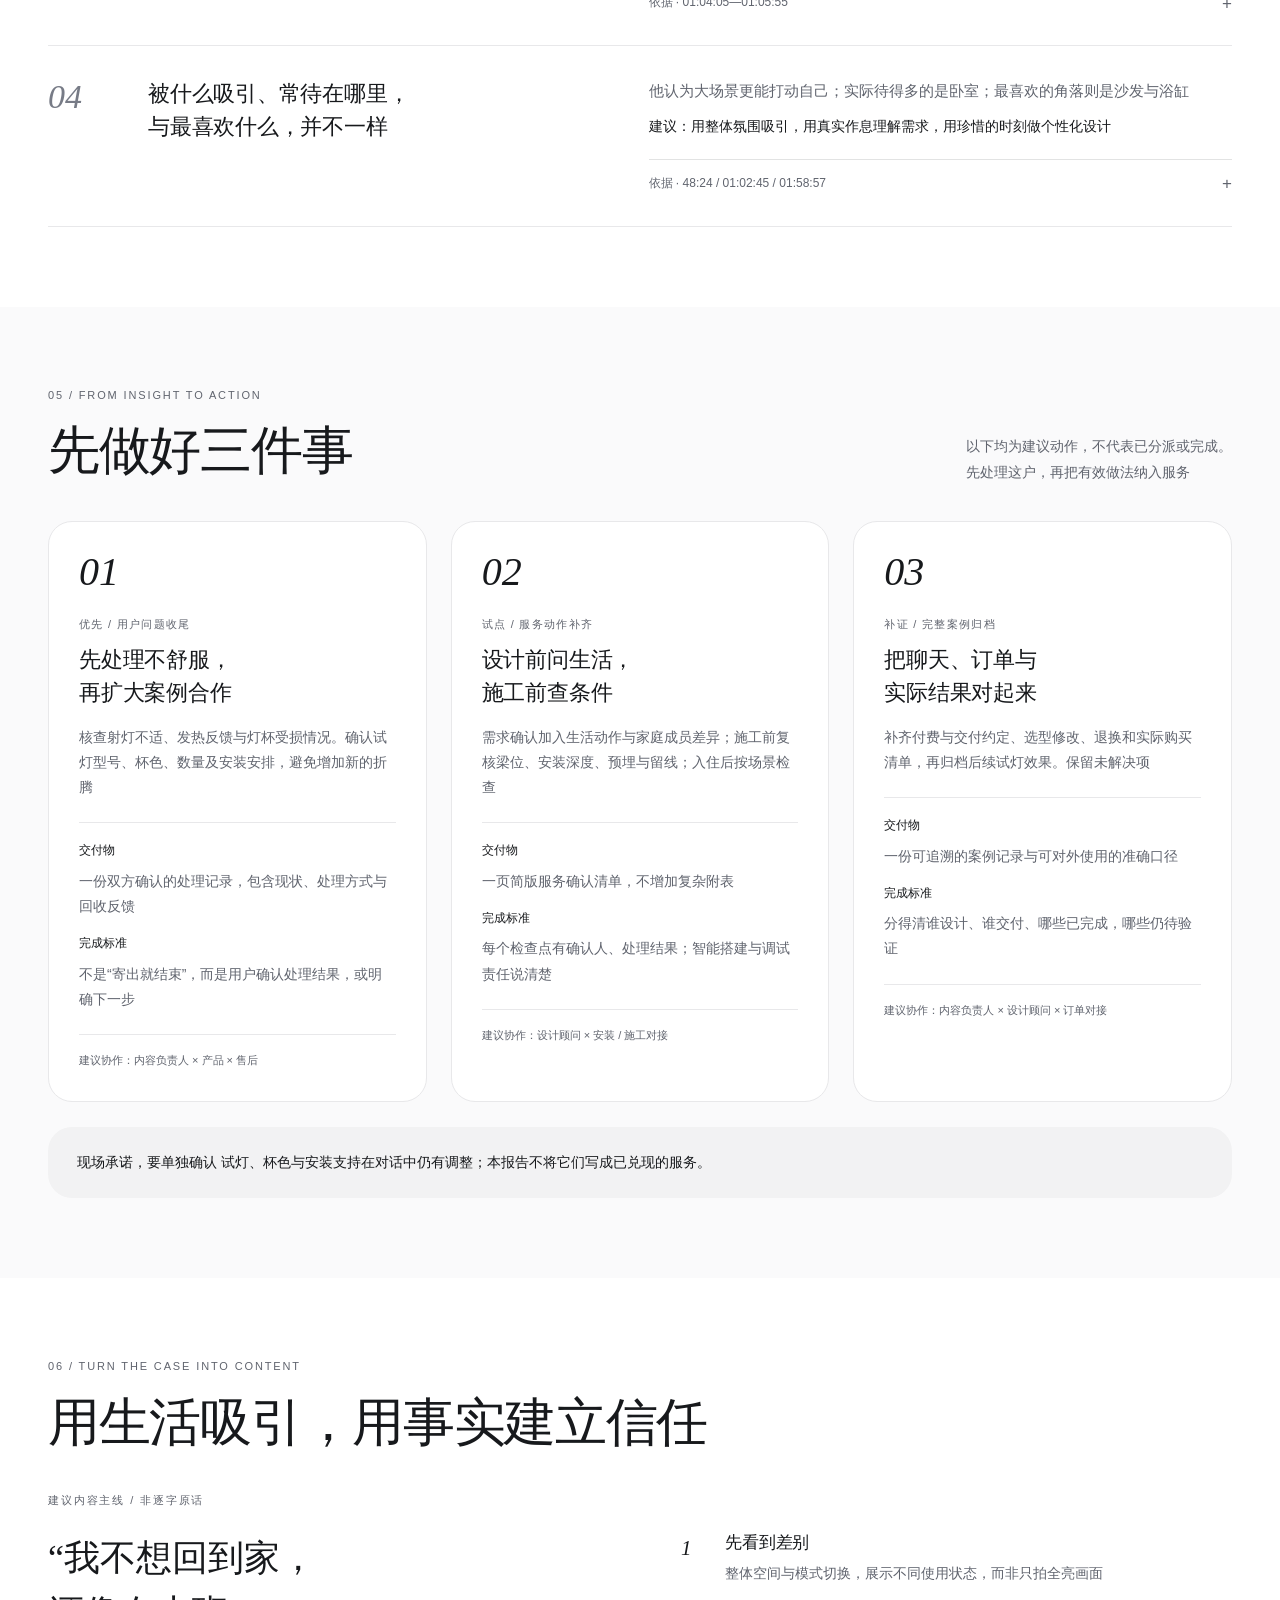
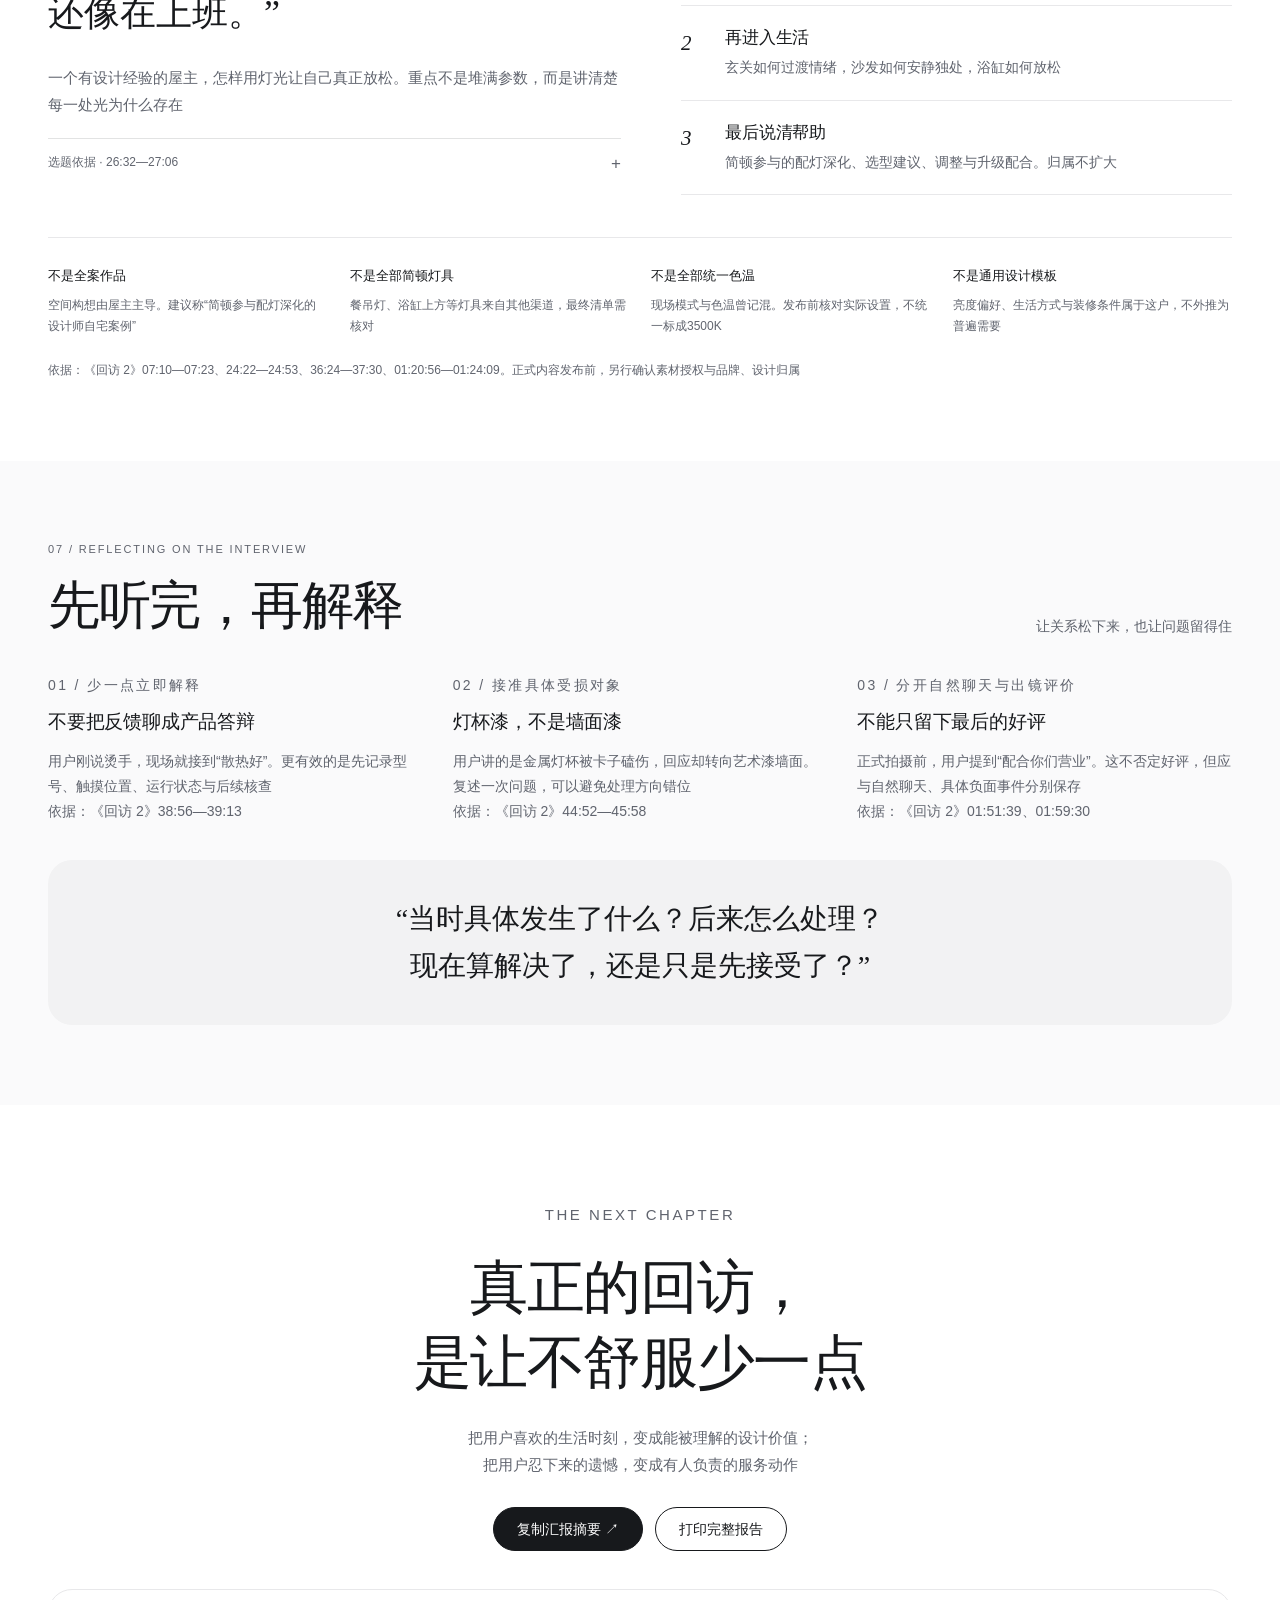
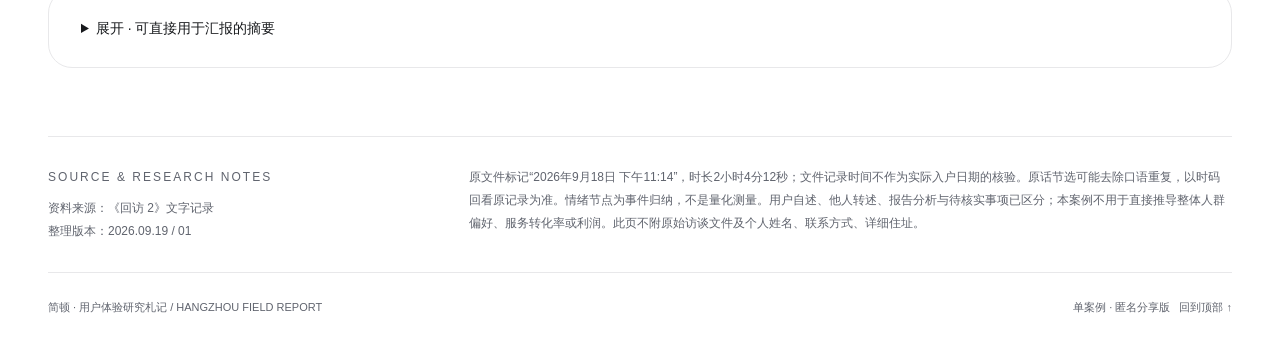
==== commit 01f329a8: "Refine Chinese display punctuation for visual copy" ====
--- a/hangzhou-visit-20260919/index.html
+++ b/hangzhou-visit-20260919/index.html
@@ -29,8 +29,8 @@
 <div class="wrap" id="top">
 <section class="hero" aria-labelledby="hero-title">
 <p class="kicker">CUSTOMER EXPERIENCE STUDY &nbsp; / &nbsp; HANGZHOU</p>
-<h1 id="hero-title"><span>灯光之外，</span><span>看见真实体验。</span></h1>
-<p class="intro">杭州住宅回访 · 总结与分析<br>从「这个家很好看」，走进用户怎样选择、怎样使用，<br class="desktop-break">以及那些仍未被解决的遗憾。</p>
+<h1 id="hero-title"><span>灯光之外，</span><span>看见真实体验</span></h1>
+<p class="intro">杭州住宅回访 · 总结与分析<br>从「这个家很好看」，走进用户怎样选择、怎样使用，<br class="desktop-break">以及那些仍未被解决的遗憾</p>
 <div class="actions"><a class="pill fill" href="#finding">阅读核心发现 <span>↓</span></a><a class="pill" href="#actions">查看后续动作 <span>↗</span></a></div>
 <aside class="float-note left" aria-label="用户声音"><p class="kicker">VOICE / 27:06</p><p class="quote">“不想把工作<br>带回家，<br>一定要松弛。”</p><p class="tiny">屋主原话节选 · 《回访 2》</p></aside>
 <aside class="float-note right" aria-label="案例中的贡献边界"><p class="kicker">SERVICE / SCOPE</p><div class="mini-row"><span>空间构想</span><strong>屋主主导</strong></div><div class="mini-row"><span>配灯深化</span><strong>简顿参与</strong></div><div class="mini-row"><span>智能搭建</span><strong>夫妻完成</strong></div></aside>
@@ -40,75 +40,75 @@
 </div>
 <div class="readingbar"><div class="wrap"><span class="index-label">Inside the visit</span><nav aria-label="报告目录"><a href="#finding" class="active">01 核心发现</a><a href="#journey">02 用户旅程</a><a href="#emotion">03 情绪触点</a><a href="#insights">04 意外发现</a><a href="#actions">05 后续动作</a><a href="#content">06 内容方向</a><a href="#review">07 回访复盘</a></nav></div><div class="progress" aria-hidden="true"></div></div>
 <section id="finding" class="section wrap">
-<div class="section-head"><div><p class="kicker">01 / THE CENTRAL FINDING</p><h2>满意，不等于没有遗憾。</h2></div><p>一个总体满意、仍有真实不适的案例。<br>两种声音都应当留下来。</p></div>
+<div class="section-head"><div><p class="kicker">01 / THE CENTRAL FINDING</p><h2>满意，不等于没有遗憾</h2></div><p>一个总体满意、仍有真实不适的案例。<br>两种声音都应当留下来</p></div>
 <div class="peach">
 <p class="kicker">核心判断 · 基于本案例的分析</p>
-<p class="statement">简顿已提供有价值的配灯与调整服务。<br>下一步，是帮没有专业能力的用户，<br>也把想要的生活感受，真正落到家里。</p>
+<p class="statement">简顿已提供有价值的配灯与调整服务。<br>下一步，是帮没有专业能力的用户，<br>也把想要的生活感受，真正落到家里</p>
 <div class="peach-bottom"><div><strong>已经被这个案例支持</strong>产品适配、点位选型建议、退换与智能升级配合，得到了用户认可。</div><div><strong>还不能由这个案例证明</strong>完整空间构想由屋主主导，智能由夫妻搭建；不能据此证明简顿的从零全案设计能力。</div></div>
 <details class="evidence"><summary>查看依据 · 24:22 / 36:24 / 01:04:42</summary><div class="extract"><blockquote>“我是给到了他我的灯具的点位，他在我的灯具点位上把你们的灯放进去了。”<br>“我跟他说了我是设计师。我没有这种需求。跟他说，你帮我配一下灯。”</blockquote><cite>《回访 2》24:22—24:53、36:24—37:57、01:04:42—01:05:55。智能搭建由夫妻完成，不归入简顿交付。</cite></div></details>
 </div>
 <div class="grid2">
-<article class="card"><p class="kicker">THE PERSON / 用户与需求</p><h3>他想买的，是回家之后的放松。</h3><div class="facts"><span>有室内设计经验</span><span>夫妻共同决策</span><span>已有明确灯位与吊顶构想</span></div><p>原来的精装房太像工作中的项目。屋主希望玄关先让情绪沉下来，独处时只留下几处氛围光，需要会客时再亮起来。</p><details class="evidence"><summary>原话与时码 · 25:14—27:06</summary><div class="extract"><blockquote>“走进来这个过程，是你从外面到家，从工作到回家这个状态转变的一个过程。”</blockquote><cite>《回访 2》25:14—27:06；职业与夫妻共同决策见10:26、16:44—16:55。</cite></div></details></article>
-<article class="card"><p class="kicker">THE CHOICE / 选择逻辑</p><h3>不只是好看，还要配得上、少折腾。</h3><div class="facts"><span>窄边框 / 浅埋深</span><span>颜色协调</span><span>智能与成套适配</span></div><p>从小红书找到产品，再去淘宝了解。外观、安装条件、配色、缓亮缓灭和预算共同影响选择；“愿意为美买单”不等于不看价格。</p><details class="evidence"><summary>原话与时码 · 17:03 / 20:38 / 51:10</summary><div class="extract"><blockquote>“我就找那种深度不是很深的……窄一点的边框。”<br>“我灯我一开始就留了1万块钱，但实际上后期是超了的。”</blockquote><cite>《回访 2》17:03—17:58、20:38—22:53、51:10—52:49。预算为用户自述，不是核实后的订单金额。</cite></div></details></article>
+<article class="card"><p class="kicker">THE PERSON / 用户与需求</p><h3>他想买的，是回家之后的放松</h3><div class="facts"><span>有室内设计经验</span><span>夫妻共同决策</span><span>已有明确灯位与吊顶构想</span></div><p>原来的精装房太像工作中的项目。屋主希望玄关先让情绪沉下来，独处时只留下几处氛围光，需要会客时再亮起来</p><details class="evidence"><summary>原话与时码 · 25:14—27:06</summary><div class="extract"><blockquote>“走进来这个过程，是你从外面到家，从工作到回家这个状态转变的一个过程。”</blockquote><cite>《回访 2》25:14—27:06；职业与夫妻共同决策见10:26、16:44—16:55。</cite></div></details></article>
+<article class="card"><p class="kicker">THE CHOICE / 选择逻辑</p><h3>不只是好看，还要配得上、少折腾</h3><div class="facts"><span>窄边框 / 浅埋深</span><span>颜色协调</span><span>智能与成套适配</span></div><p>从小红书找到产品，再去淘宝了解。外观、安装条件、配色、缓亮缓灭和预算共同影响选择；“愿意为美买单”不等于不看价格</p><details class="evidence"><summary>原话与时码 · 17:03 / 20:38 / 51:10</summary><div class="extract"><blockquote>“我就找那种深度不是很深的……窄一点的边框。”<br>“我灯我一开始就留了1万块钱，但实际上后期是超了的。”</blockquote><cite>《回访 2》17:03—17:58、20:38—22:53、51:10—52:49。预算为用户自述，不是核实后的订单金额。</cite></div></details></article>
 </div>
-<p class="note-line">案例定位：设计师自宅的配灯深化。不是普通用户从零购买全案设计的代表样本。</p>
+<p class="note-line">案例定位：设计师自宅的配灯深化。不是普通用户从零购买全案设计的代表样本</p>
 </section>
 <section id="journey" class="section fog"><div class="wrap">
-<div class="section-head"><div><p class="kicker">02 / THE CUSTOMER JOURNEY</p><h2>从选灯，到真实入住。</h2></div><p>按实际经历拆成八个触点。<br>点击阶段，查看事实与改进机会。</p></div>
+<div class="section-head"><div><p class="kicker">02 / THE CUSTOMER JOURNEY</p><h2>从选灯，到真实入住</h2></div><p>按实际经历拆成八个触点。<br>点击阶段，查看事实与改进机会</p></div>
 <div class="journey-tabs" role="tablist" aria-label="用户旅程的八个阶段">
 <button class="journey-tab" role="tab" id="tab-1" aria-controls="stage-1" aria-selected="true" tabindex="0"><span>01</span>形成需求</button><button class="journey-tab" role="tab" id="tab-2" aria-controls="stage-2" aria-selected="false" tabindex="-1"><span>02</span>发现品牌</button><button class="journey-tab" role="tab" id="tab-3" aria-controls="stage-3" aria-selected="false" tabindex="-1"><span>03</span>咨询付费</button><button class="journey-tab" role="tab" id="tab-4" aria-controls="stage-4" aria-selected="false" tabindex="-1"><span>04</span>方案深化</button><button class="journey-tab" role="tab" id="tab-5" aria-controls="stage-5" aria-selected="false" tabindex="-1"><span>05</span>购买调整</button><button class="journey-tab" role="tab" id="tab-6" aria-controls="stage-6" aria-selected="false" tabindex="-1"><span>06</span>施工落地</button><button class="journey-tab" role="tab" id="tab-7" aria-controls="stage-7" aria-selected="false" tabindex="-1"><span>07</span>真实使用</button><button class="journey-tab" role="tab" id="tab-8" aria-controls="stage-8" aria-selected="false" tabindex="-1"><span>08</span>回访后续</button>
 </div>
-<article class="journey-panel" id="stage-1" role="tabpanel" aria-labelledby="tab-1"><div><p class="kicker">01 / 事实</p><h3>先有想要的生活，再有灯位。</h3><p>不喜欢精装房唤起工作状态。希望进门时放松，独处时安静，同时保留会客时足够亮的选择。</p><p class="tiny">依据：《回访 2》25:14—27:06</p></div><div class="opportunity"><strong>分析 · 服务机会</strong><p>需求确认不要停在“风格、面积、亮度”。先问最不想出现什么感觉，以及回家后真正会做的事。</p></div></article>
-<article class="journey-panel" id="stage-2" role="tabpanel" aria-labelledby="tab-2" hidden><div><p class="kicker">02 / 事实</p><h3>入口是具体的产品适配。</h3><p>为窄边框、浅埋深等条件刷小红书，看到简顿后去淘宝看产品。已有需求在先，不是被设计服务宣传从零教育。</p><p class="tiny">依据：《回访 2》17:03—17:58</p></div><div class="opportunity"><strong>分析 · 服务机会</strong><p>内容既要给人看到整体效果，也要回答“这类灯能不能装进我家”。不要将本单写成设计服务内容直接获客。</p></div></article>
-<article class="journey-panel" id="stage-3" role="tabpanel" aria-labelledby="tab-3" hidden><div><p class="kicker">03 / 事实与缺口</p><h3>有付费，尚缺完整决策记录。</h3><p>屋主自述“去年10月28日”加客服，也明确买过设计服务。具体设计费、付款节点与当时顾虑，访谈没有交代清楚。</p><p class="tiny">依据：《回访 2》23:51、01:04:54</p></div><div class="opportunity"><strong>待核实 · 不提前下结论</strong><p>用聊天与订单补齐决策过程、服务承诺及付费时间。不能据此计算设计服务带来的增量成交。</p></div></article>
-<article class="journey-panel" id="stage-4" role="tabpanel" aria-labelledby="tab-4" hidden><div><p class="kicker">04 / 事实</p><h3>屋主定方向，简顿参与深化。</h3><p>屋主给灯位图和吊顶图，设计顾问配产品、建议筒射灯选择；屋主又减少部分点位。空间意图由屋主主导。</p><p class="tiny">依据：《回访 2》24:22—24:53、53:19、01:04:42</p></div><div class="opportunity"><strong>分析 · 服务机会</strong><p>对专业客户尊重其已知需求；对普通客户，需要解释灯位背后的使用场景与原因。二者不能用同一交付假设。</p></div></article>
-<article class="journey-panel" id="stage-5" role="tabpanel" aria-labelledby="tab-5" hidden><div><p class="kicker">05 / 事实</p><h3>改了很多次，沟通仍然顺畅。</h3><p>多次退换、补充智能功能，用户评价流程顺畅。丈夫沟通、妻子账号下单，客服有时会混淆两人的身份。</p><p class="tiny">依据：《回访 2》47:01—47:59</p></div><div class="opportunity"><strong>分析 · 服务机会</strong><p>以家庭项目关联沟通人与订单，讲清可调整范围。让用户知道哪些是正常服务，不必觉得自己一直在“麻烦你们”。</p></div></article>
-<article class="journey-panel" id="stage-6" role="tabpanel" aria-labelledby="tab-6" hidden><div><p class="kicker">06 / 事实</p><h3>好方案，也会卡在施工现场。</h3><p>油工拆灯时磕掉金属灯杯漆；部分灯具忘记提前准备，后补射灯；梁与安装深度也限制了原想法。</p><p class="tiny">依据：《回访 2》44:52—45:42、01:13:23—01:15:24</p></div><div class="opportunity"><strong>分析 · 服务机会</strong><p>施工前复核预埋、深度和灯具准备情况；拆灯保护说明不仅给安装师傅，也要覆盖后续返工与其他工种。</p></div></article>
-<article class="journey-panel" id="stage-7" role="tabpanel" aria-labelledby="tab-7" hidden><div><p class="kicker">07 / 事实</p><h3>氛围被喜欢，不适也真实存在。</h3><p>夫妻自行搭建智能，认可调光与场景控制。同时反馈部分射灯刺眼、金属灯杯烫手，妻子的不适由屋主转述。</p><p class="tiny">依据：《回访 2》36:24—38:45、38:56—42:15</p></div><div class="opportunity"><strong>分析 · 服务机会</strong><p>按真实坐姿、动线与使用模式核查不适。发热体感不能直接判定合格或不合格，需由产品与售后进一步检查。</p></div></article>
-<article class="journey-panel" id="stage-8" role="tabpanel" aria-labelledby="tab-8" hidden><div><p class="kicker">08 / 事实与缺口</p><h3>被重视之后，会产生新的期待。</h3><p>用户感受到专程回访的用心。现场讨论了新杯色、试灯和安装支持，但数量与安排仍有变化。</p><p class="tiny">依据：《回访 2》43:24—44:41、01:07:56—01:08:22</p></div><div class="opportunity"><strong>待完成确认 · 不等于已交付</strong><p>逐一确认型号、杯色、数量、安装和回收反馈方式。记录未证明寄送、安装或体验改善已完成。</p></div></article>
+<article class="journey-panel" id="stage-1" role="tabpanel" aria-labelledby="tab-1"><div><p class="kicker">01 / 事实</p><h3>先有想要的生活，再有灯位</h3><p>不喜欢精装房唤起工作状态。希望进门时放松，独处时安静，同时保留会客时足够亮的选择</p><p class="tiny">依据：《回访 2》25:14—27:06</p></div><div class="opportunity"><strong>分析 · 服务机会</strong><p>需求确认不要停在“风格、面积、亮度”。先问最不想出现什么感觉，以及回家后真正会做的事</p></div></article>
+<article class="journey-panel" id="stage-2" role="tabpanel" aria-labelledby="tab-2" hidden><div><p class="kicker">02 / 事实</p><h3>入口是具体的产品适配</h3><p>为窄边框、浅埋深等条件刷小红书，看到简顿后去淘宝看产品。已有需求在先，不是被设计服务宣传从零教育</p><p class="tiny">依据：《回访 2》17:03—17:58</p></div><div class="opportunity"><strong>分析 · 服务机会</strong><p>内容既要给人看到整体效果，也要回答“这类灯能不能装进我家”。不要将本单写成设计服务内容直接获客</p></div></article>
+<article class="journey-panel" id="stage-3" role="tabpanel" aria-labelledby="tab-3" hidden><div><p class="kicker">03 / 事实与缺口</p><h3>有付费，尚缺完整决策记录</h3><p>屋主自述“去年10月28日”加客服，也明确买过设计服务。具体设计费、付款节点与当时顾虑，访谈没有交代清楚</p><p class="tiny">依据：《回访 2》23:51、01:04:54</p></div><div class="opportunity"><strong>待核实 · 不提前下结论</strong><p>用聊天与订单补齐决策过程、服务承诺及付费时间。不能据此计算设计服务带来的增量成交</p></div></article>
+<article class="journey-panel" id="stage-4" role="tabpanel" aria-labelledby="tab-4" hidden><div><p class="kicker">04 / 事实</p><h3>屋主定方向，简顿参与深化</h3><p>屋主给灯位图和吊顶图，设计顾问配产品、建议筒射灯选择；屋主又减少部分点位。空间意图由屋主主导</p><p class="tiny">依据：《回访 2》24:22—24:53、53:19、01:04:42</p></div><div class="opportunity"><strong>分析 · 服务机会</strong><p>对专业客户尊重其已知需求；对普通客户，需要解释灯位背后的使用场景与原因。二者不能用同一交付假设</p></div></article>
+<article class="journey-panel" id="stage-5" role="tabpanel" aria-labelledby="tab-5" hidden><div><p class="kicker">05 / 事实</p><h3>改了很多次，沟通仍然顺畅</h3><p>多次退换、补充智能功能，用户评价流程顺畅。丈夫沟通、妻子账号下单，客服有时会混淆两人的身份</p><p class="tiny">依据：《回访 2》47:01—47:59</p></div><div class="opportunity"><strong>分析 · 服务机会</strong><p>以家庭项目关联沟通人与订单，讲清可调整范围。让用户知道哪些是正常服务，不必觉得自己一直在“麻烦你们”</p></div></article>
+<article class="journey-panel" id="stage-6" role="tabpanel" aria-labelledby="tab-6" hidden><div><p class="kicker">06 / 事实</p><h3>好方案，也会卡在施工现场</h3><p>油工拆灯时磕掉金属灯杯漆；部分灯具忘记提前准备，后补射灯；梁与安装深度也限制了原想法</p><p class="tiny">依据：《回访 2》44:52—45:42、01:13:23—01:15:24</p></div><div class="opportunity"><strong>分析 · 服务机会</strong><p>施工前复核预埋、深度和灯具准备情况；拆灯保护说明不仅给安装师傅，也要覆盖后续返工与其他工种</p></div></article>
+<article class="journey-panel" id="stage-7" role="tabpanel" aria-labelledby="tab-7" hidden><div><p class="kicker">07 / 事实</p><h3>氛围被喜欢，不适也真实存在</h3><p>夫妻自行搭建智能，认可调光与场景控制。同时反馈部分射灯刺眼、金属灯杯烫手，妻子的不适由屋主转述</p><p class="tiny">依据：《回访 2》36:24—38:45、38:56—42:15</p></div><div class="opportunity"><strong>分析 · 服务机会</strong><p>按真实坐姿、动线与使用模式核查不适。发热体感不能直接判定合格或不合格，需由产品与售后进一步检查</p></div></article>
+<article class="journey-panel" id="stage-8" role="tabpanel" aria-labelledby="tab-8" hidden><div><p class="kicker">08 / 事实与缺口</p><h3>被重视之后，会产生新的期待</h3><p>用户感受到专程回访的用心。现场讨论了新杯色、试灯和安装支持，但数量与安排仍有变化</p><p class="tiny">依据：《回访 2》43:24—44:41、01:07:56—01:08:22</p></div><div class="opportunity"><strong>待完成确认 · 不等于已交付</strong><p>逐一确认型号、杯色、数量、安装和回收反馈方式。记录未证明寄送、安装或体验改善已完成</p></div></article>
 <div class="journey-control"><button id="prev-stage" disabled>← 上一触点</button><span class="count" id="stage-count" aria-live="polite">01 / 08</span><button id="next-stage">下一触点 →</button></div>
-<p class="note-line">说明：这是单户经历的结构化整理，不是各阶段的量化评分，也不是已验证的设计服务转化漏斗。</p>
+<p class="note-line">说明：这是单户经历的结构化整理，不是各阶段的量化评分，也不是已验证的设计服务转化漏斗</p>
 </div></section>
 <section id="emotion" class="section fog"><div class="wrap">
-<div class="section-head"><div><p class="kicker">03 / EMOTIONAL TOUCHPOINTS</p><h2>好评之外，听见不舒服。</h2></div><p>正向节点与负向节点同时存在。<br>未对情绪强度打分，也不强排高低。</p></div>
+<div class="section-head"><div><p class="kicker">03 / EMOTIONAL TOUCHPOINTS</p><h2>好评之外，听见不舒服</h2></div><p>正向节点与负向节点同时存在。<br>未对情绪强度打分，也不强排高低</p></div>
 <div class="filters" role="group" aria-label="筛选情绪触点"><button class="filter" data-filter="all" aria-pressed="true">全部触点 · 6</button><button class="filter" data-filter="positive" aria-pressed="false">正向体验 · 3</button><button class="filter" data-filter="negative" aria-pressed="false">负向体验 · 3</button></div>
 <div class="emotion-grid">
-<article class="emotion" data-emotion="positive"><div class="type"><span class="sign">↑</span> 正向体验 / 01</div><h3>灯光让情绪慢慢放下来</h3><blockquote>“能够给我带来松弛的、安静下来的角落，我都非常享受。”</blockquote><p>沙发只留两侧氛围灯，浴缸保留重点照明。喜欢的不是全部打开，而是符合当时的状态。</p><p class="takeaway">分析：真正被感知的价值，是生活里的具体时刻。</p><details class="evidence"><summary>依据 · 01:58:57</summary><div class="extract">《回访 2》01:58:57—01:59:23，正式采访中谈最喜欢的角落。此处保留原意，去除口语重复。</div></details></article>
-<article class="emotion" data-emotion="positive"><div class="type"><span class="sign">↑</span> 正向体验 / 02</div><h3>反复调整，仍然有人配合</h3><blockquote>“挺顺的……我很多事情感觉都是在麻烦你们。”</blockquote><p>退换与智能升级获得配合。但用户把部分调整理解成“麻烦别人”，服务边界是否被讲清仍值得确认。</p><p class="takeaway">建议：主动说明可以找谁、改什么、何时联系。</p><details class="evidence"><summary>依据 · 47:14—47:45</summary><div class="extract">《回访 2》47:14—47:45；01:59:30再次肯定升级改造配合。“边界不清”是待验证假设，不是既定事实。</div></details></article>
-<article class="emotion" data-emotion="positive"><div class="type"><span class="sign">↑</span> 正向体验 / 03</div><h3>不是大单，也被认真对待</h3><blockquote>“就会让我觉得你们很用心。”</blockquote><p>专程来了解体验，超出了他的预期；与家中石材相呼应的洞石台灯，也得到多次正面反馈。</p><p class="takeaway">分析：有针对性的在意，比泛泛地说重视用户更具体。</p><details class="evidence"><summary>依据 · 06:16 / 01:08:22</summary><div class="extract">《回访 2》06:16—06:23、01:07:56—01:08:22。礼物匹配让用户感到被理解，是分析解释，不是用户逐字结论。</div></details></article>
-<article class="emotion" data-emotion="negative"><div class="type"><span class="sign">↓</span> 负向体验 / 01</div><h3>刺眼被接受，却没有被解决</h3><blockquote>“我老婆一直在说很刺眼很刺眼。”</blockquote><p>屋主用“买到这样已经不错了”安慰自己和爱人。现场进一步指向部分射灯，也提到金属灯杯烫手。</p><p class="takeaway">优先动作：核查具体灯具与使用场景，不用解释代替检查。</p><details class="evidence"><summary>依据 · 38:56—42:15</summary><div class="extract">《回访 2》38:56—39:24、40:15、41:14—42:15。妻子感受为屋主转述；发热为体感反馈，不代表已测温或判定不合格。</div></details></article>
-<article class="emotion" data-emotion="negative"><div class="type"><span class="sign">↓</span> 负向体验 / 02</div><h3>灯杯磕掉漆，用户很心疼</h3><blockquote>“把我那个灯杯上的漆……磕掉了，我当时就好心疼。”</blockquote><p>油工为返工拆灯，弹簧卡子弹下，磕伤金属灯杯。用户指出电工和安装师傅通常知道要小心。</p><p class="takeaway">准确归因：受损的是灯杯漆，不是艺术漆墙面。</p><details class="evidence"><summary>依据 · 44:52—45:42</summary><div class="extract">《回访 2》44:52—45:42。问题出现在其他工种拆灯时，不能笼统归为灯具质量或安装师傅失误。</div></details></article>
-<article class="emotion" data-emotion="negative"><div class="type"><span class="sign">↓</span> 负向体验 / 03</div><h3>想法还在，精力已经不够了</h3><blockquote>“现在根本没有心思去搞了。”</blockquote><p>装修拖延、催工和赶入住消耗了热情。想做内容、添灯和完善角落，却说自己“有心无力”。</p><p class="takeaway">分析：此时更有价值的，可能是少折腾，而非更多推荐。</p><details class="evidence"><summary>依据 · 14:20 / 01:38:55</summary><div class="extract">《回访 2》14:20—15:13、01:38:16—01:38:55。装修疲惫来自整体经历，不能全部归因于简顿。</div></details></article>
+<article class="emotion" data-emotion="positive"><div class="type"><span class="sign">↑</span> 正向体验 / 01</div><h3>灯光让情绪慢慢放下来</h3><blockquote>“能够给我带来松弛的、安静下来的角落，我都非常享受。”</blockquote><p>沙发只留两侧氛围灯，浴缸保留重点照明。喜欢的不是全部打开，而是符合当时的状态</p><p class="takeaway">分析：真正被感知的价值，是生活里的具体时刻</p><details class="evidence"><summary>依据 · 01:58:57</summary><div class="extract">《回访 2》01:58:57—01:59:23，正式采访中谈最喜欢的角落。此处保留原意，去除口语重复。</div></details></article>
+<article class="emotion" data-emotion="positive"><div class="type"><span class="sign">↑</span> 正向体验 / 02</div><h3>反复调整，仍然有人配合</h3><blockquote>“挺顺的……我很多事情感觉都是在麻烦你们。”</blockquote><p>退换与智能升级获得配合。但用户把部分调整理解成“麻烦别人”，服务边界是否被讲清仍值得确认</p><p class="takeaway">建议：主动说明可以找谁、改什么、何时联系</p><details class="evidence"><summary>依据 · 47:14—47:45</summary><div class="extract">《回访 2》47:14—47:45；01:59:30再次肯定升级改造配合。“边界不清”是待验证假设，不是既定事实。</div></details></article>
+<article class="emotion" data-emotion="positive"><div class="type"><span class="sign">↑</span> 正向体验 / 03</div><h3>不是大单，也被认真对待</h3><blockquote>“就会让我觉得你们很用心。”</blockquote><p>专程来了解体验，超出了他的预期；与家中石材相呼应的洞石台灯，也得到多次正面反馈</p><p class="takeaway">分析：有针对性的在意，比泛泛地说重视用户更具体</p><details class="evidence"><summary>依据 · 06:16 / 01:08:22</summary><div class="extract">《回访 2》06:16—06:23、01:07:56—01:08:22。礼物匹配让用户感到被理解，是分析解释，不是用户逐字结论。</div></details></article>
+<article class="emotion" data-emotion="negative"><div class="type"><span class="sign">↓</span> 负向体验 / 01</div><h3>刺眼被接受，却没有被解决</h3><blockquote>“我老婆一直在说很刺眼很刺眼。”</blockquote><p>屋主用“买到这样已经不错了”安慰自己和爱人。现场进一步指向部分射灯，也提到金属灯杯烫手</p><p class="takeaway">优先动作：核查具体灯具与使用场景，不用解释代替检查</p><details class="evidence"><summary>依据 · 38:56—42:15</summary><div class="extract">《回访 2》38:56—39:24、40:15、41:14—42:15。妻子感受为屋主转述；发热为体感反馈，不代表已测温或判定不合格。</div></details></article>
+<article class="emotion" data-emotion="negative"><div class="type"><span class="sign">↓</span> 负向体验 / 02</div><h3>灯杯磕掉漆，用户很心疼</h3><blockquote>“把我那个灯杯上的漆……磕掉了，我当时就好心疼。”</blockquote><p>油工为返工拆灯，弹簧卡子弹下，磕伤金属灯杯。用户指出电工和安装师傅通常知道要小心</p><p class="takeaway">准确归因：受损的是灯杯漆，不是艺术漆墙面</p><details class="evidence"><summary>依据 · 44:52—45:42</summary><div class="extract">《回访 2》44:52—45:42。问题出现在其他工种拆灯时，不能笼统归为灯具质量或安装师傅失误。</div></details></article>
+<article class="emotion" data-emotion="negative"><div class="type"><span class="sign">↓</span> 负向体验 / 03</div><h3>想法还在，精力已经不够了</h3><blockquote>“现在根本没有心思去搞了。”</blockquote><p>装修拖延、催工和赶入住消耗了热情。想做内容、添灯和完善角落，却说自己“有心无力”</p><p class="takeaway">分析：此时更有价值的，可能是少折腾，而非更多推荐</p><details class="evidence"><summary>依据 · 14:20 / 01:38:55</summary><div class="extract">《回访 2》14:20—15:13、01:38:16—01:38:55。装修疲惫来自整体经历，不能全部归因于简顿。</div></details></article>
 </div>
 </div></section>
 <section id="insights" class="section wrap">
-<div class="section-head"><div><p class="kicker">04 / WHAT WE DID NOT EXPECT</p><h2>四个容易被好评盖住的发现。</h2></div><p>从具体事件中提出假设，<br>再决定哪些值得继续验证。</p></div>
-<article class="insight"><span class="num">01</span><h3>服务对象是一个家庭，<br>不是一个微信联系人。</h3><div class="body"><p>丈夫沟通，妻子下单、查负面评价并参与智能搭建。两个人对不适的接受程度不同，单人的满意不能代表全家。</p><strong>建议：关联沟通人、付款人与主要使用者；补听妻子的直接感受。</strong><details class="evidence"><summary>依据 · 47:45 / 49:41 / 41:14</summary><div class="extract">《回访 2》47:45—47:59、49:41—50:06、41:14—42:15。</div></details></div></article>
-<article class="insight"><span class="num">02</span><h3>“不知道你们有”，<br>不等于“你们没有”。</h3><div class="body"><p>浴缸上方灯具在其他店购买，回访才知道简顿有相关产品；小开孔灯还涉及当时产品条件与未推荐的信息差。</p><strong>建议：先分清缺产品、不适配、没讲到，再决定是否开发新品。</strong><details class="evidence"><summary>依据 · 07:10 / 54:41 / 01:10:33</summary><div class="extract">《回访 2》07:10—07:23、54:41—54:54、01:10:33—01:12:09。小开孔产品是否适合当时需求，仍需复核。</div></details></div></article>
-<article class="insight"><span class="num">03</span><h3>设计价值不只是一张图，<br>还在于替用户想到。</h3><div class="body"><p>屋主建议向普通用户提供氛围、重点照明和智能场景建议，解释为什么这样布灯，而不是只发点位图。</p><strong>待验证：这些交付是否让普通用户更理解设计价值、更愿意付费。</strong><details class="evidence"><summary>依据 · 01:04:05—01:05:55</summary><div class="extract">《回访 2》01:04:05—01:05:55。这是受访者对普通用户的建议，并非其他用户已经验证的结论。56:45曾提到请求照度图未获提供，具体交付约定待核实。</div></details></div></article>
-<article class="insight"><span class="num">04</span><h3>被什么吸引、常待在哪里，<br>与最喜欢什么，并不一样。</h3><div class="body"><p>他认为大场景更能打动自己；实际待得多的是卧室；最喜欢的角落则是沙发与浴缸。</p><strong>建议：用整体氛围吸引，用真实作息理解需求，用珍惜的时刻做个性化设计。</strong><details class="evidence"><summary>依据 · 48:24 / 01:02:45 / 01:58:57</summary><div class="extract">《回访 2》48:24—49:01、01:02:45—01:03:31、01:58:57。内容建议属于本报告的分析推论。</div></details></div></article>
+<div class="section-head"><div><p class="kicker">04 / WHAT WE DID NOT EXPECT</p><h2>四个容易被好评盖住的发现</h2></div><p>从具体事件中提出假设，<br>再决定哪些值得继续验证</p></div>
+<article class="insight"><span class="num">01</span><h3>服务对象是一个家庭，<br>不是一个微信联系人</h3><div class="body"><p>丈夫沟通，妻子下单、查负面评价并参与智能搭建。两个人对不适的接受程度不同，单人的满意不能代表全家</p><strong>建议：关联沟通人、付款人与主要使用者；补听妻子的直接感受</strong><details class="evidence"><summary>依据 · 47:45 / 49:41 / 41:14</summary><div class="extract">《回访 2》47:45—47:59、49:41—50:06、41:14—42:15。</div></details></div></article>
+<article class="insight"><span class="num">02</span><h3>“不知道你们有”，<br>不等于“你们没有”</h3><div class="body"><p>浴缸上方灯具在其他店购买，回访才知道简顿有相关产品；小开孔灯还涉及当时产品条件与未推荐的信息差</p><strong>建议：先分清缺产品、不适配、没讲到，再决定是否开发新品</strong><details class="evidence"><summary>依据 · 07:10 / 54:41 / 01:10:33</summary><div class="extract">《回访 2》07:10—07:23、54:41—54:54、01:10:33—01:12:09。小开孔产品是否适合当时需求，仍需复核。</div></details></div></article>
+<article class="insight"><span class="num">03</span><h3>设计价值不只是一张图，<br>还在于替用户想到</h3><div class="body"><p>屋主建议向普通用户提供氛围、重点照明和智能场景建议，解释为什么这样布灯，而不是只发点位图</p><strong>待验证：这些交付是否让普通用户更理解设计价值、更愿意付费</strong><details class="evidence"><summary>依据 · 01:04:05—01:05:55</summary><div class="extract">《回访 2》01:04:05—01:05:55。这是受访者对普通用户的建议，并非其他用户已经验证的结论。56:45曾提到请求照度图未获提供，具体交付约定待核实。</div></details></div></article>
+<article class="insight"><span class="num">04</span><h3>被什么吸引、常待在哪里，<br>与最喜欢什么，并不一样</h3><div class="body"><p>他认为大场景更能打动自己；实际待得多的是卧室；最喜欢的角落则是沙发与浴缸</p><strong>建议：用整体氛围吸引，用真实作息理解需求，用珍惜的时刻做个性化设计</strong><details class="evidence"><summary>依据 · 48:24 / 01:02:45 / 01:58:57</summary><div class="extract">《回访 2》48:24—49:01、01:02:45—01:03:31、01:58:57。内容建议属于本报告的分析推论。</div></details></div></article>
 </section>
 <section id="actions" class="section fog"><div class="wrap">
-<div class="section-head"><div><p class="kicker">05 / FROM INSIGHT TO ACTION</p><h2>先做好三件事。</h2></div><p>以下均为建议动作，不代表已分派或完成。<br>先处理这户，再把有效做法纳入服务。</p></div>
+<div class="section-head"><div><p class="kicker">05 / FROM INSIGHT TO ACTION</p><h2>先做好三件事</h2></div><p>以下均为建议动作，不代表已分派或完成。<br>先处理这户，再把有效做法纳入服务</p></div>
 <div class="task-grid">
-<article class="task"><div class="order">01</div><p class="tag">优先 / 用户问题收尾</p><h3>先处理不舒服，<br>再扩大案例合作。</h3><p>核查射灯不适、发热反馈与灯杯受损情况。确认试灯型号、杯色、数量及安装安排，避免增加新的折腾。</p><div class="deliverable"><strong>交付物</strong><p>一份双方确认的处理记录，包含现状、处理方式与回收反馈。</p><strong style="margin-top:14px">完成标准</strong><p>不是“寄出就结束”，而是用户确认处理结果，或明确下一步。</p></div><p class="owner">建议协作：内容负责人 × 产品 × 售后</p></article>
-<article class="task"><div class="order">02</div><p class="tag">试点 / 服务动作补齐</p><h3>设计前问生活，<br>施工前查条件。</h3><p>需求确认加入生活动作与家庭成员差异；施工前复核梁位、安装深度、预埋与留线；入住后按场景检查。</p><div class="deliverable"><strong>交付物</strong><p>一页简版服务确认清单，不增加复杂附表。</p><strong style="margin-top:14px">完成标准</strong><p>每个检查点有确认人、处理结果；智能搭建与调试责任说清楚。</p></div><p class="owner">建议协作：设计顾问 × 安装 / 施工对接</p></article>
-<article class="task"><div class="order">03</div><p class="tag">补证 / 完整案例归档</p><h3>把聊天、订单与<br>实际结果对起来。</h3><p>补齐付费与交付约定、选型修改、退换和实际购买清单，再归档后续试灯效果。保留未解决项。</p><div class="deliverable"><strong>交付物</strong><p>一份可追溯的案例记录与可对外使用的准确口径。</p><strong style="margin-top:14px">完成标准</strong><p>分得清谁设计、谁交付、哪些已完成，哪些仍待验证。</p></div><p class="owner">建议协作：内容负责人 × 设计顾问 × 订单对接</p></article>
+<article class="task"><div class="order">01</div><p class="tag">优先 / 用户问题收尾</p><h3>先处理不舒服，<br>再扩大案例合作</h3><p>核查射灯不适、发热反馈与灯杯受损情况。确认试灯型号、杯色、数量及安装安排，避免增加新的折腾</p><div class="deliverable"><strong>交付物</strong><p>一份双方确认的处理记录，包含现状、处理方式与回收反馈</p><strong style="margin-top:14px">完成标准</strong><p>不是“寄出就结束”，而是用户确认处理结果，或明确下一步</p></div><p class="owner">建议协作：内容负责人 × 产品 × 售后</p></article>
+<article class="task"><div class="order">02</div><p class="tag">试点 / 服务动作补齐</p><h3>设计前问生活，<br>施工前查条件</h3><p>需求确认加入生活动作与家庭成员差异；施工前复核梁位、安装深度、预埋与留线；入住后按场景检查</p><div class="deliverable"><strong>交付物</strong><p>一页简版服务确认清单，不增加复杂附表</p><strong style="margin-top:14px">完成标准</strong><p>每个检查点有确认人、处理结果；智能搭建与调试责任说清楚</p></div><p class="owner">建议协作：设计顾问 × 安装 / 施工对接</p></article>
+<article class="task"><div class="order">03</div><p class="tag">补证 / 完整案例归档</p><h3>把聊天、订单与<br>实际结果对起来</h3><p>补齐付费与交付约定、选型修改、退换和实际购买清单，再归档后续试灯效果。保留未解决项</p><div class="deliverable"><strong>交付物</strong><p>一份可追溯的案例记录与可对外使用的准确口径</p><strong style="margin-top:14px">完成标准</strong><p>分得清谁设计、谁交付、哪些已完成，哪些仍待验证</p></div><p class="owner">建议协作：内容负责人 × 设计顾问 × 订单对接</p></article>
 </div>
-<div class="task-callout"><strong>现场承诺，要单独确认。</strong> 试灯、杯色与安装支持在对话中仍有调整；本报告不将它们写成已兑现的服务。</div>
+<div class="task-callout"><strong>现场承诺，要单独确认</strong> 试灯、杯色与安装支持在对话中仍有调整；本报告不将它们写成已兑现的服务。</div>
 </div></section>
 <section id="content" class="section wrap">
-<div class="section-head"><div><p class="kicker">06 / TURN THE CASE INTO CONTENT</p><h2>用生活吸引，用事实建立信任。</h2></div></div>
-<div class="content-grid"><div><p class="kicker">建议内容主线 / 非逐字原话</p><p class="content-quote">“我不想回到家，<br>还像在上班。”</p><p class="muted" style="font-size:15px">一个有设计经验的屋主，怎样用灯光让自己真正放松。重点不是堆满参数，而是讲清楚每一处光为什么存在。</p><details class="evidence"><summary>选题依据 · 26:32—27:06</summary><div class="extract">屋主说原精装与自己工作中的项目太相似，明确表示“不想把工作带回家，一定要松弛”。标题为编辑提炼。</div></details></div><div class="sequence"><div><span class="n">1</span><div><h3>先看到差别</h3><p>整体空间与模式切换，展示不同使用状态，而非只拍全亮画面。</p></div></div><div><span class="n">2</span><div><h3>再进入生活</h3><p>玄关如何过渡情绪，沙发如何安静独处，浴缸如何放松。</p></div></div><div><span class="n">3</span><div><h3>最后说清帮助</h3><p>简顿参与的配灯深化、选型建议、调整与升级配合。归属不扩大。</p></div></div></div></div>
-<div class="boundary"><div><strong>不是全案作品</strong><p>空间构想由屋主主导。建议称“简顿参与配灯深化的设计师自宅案例”。</p></div><div><strong>不是全部简顿灯具</strong><p>餐吊灯、浴缸上方等灯具来自其他渠道，最终清单需核对。</p></div><div><strong>不是全部统一色温</strong><p>现场模式与色温曾记混。发布前核对实际设置，不统一标成3500K。</p></div><div><strong>不是通用设计模板</strong><p>亮度偏好、生活方式与装修条件属于这户，不外推为普遍需要。</p></div></div>
-<p class="note-line">依据：《回访 2》07:10—07:23、24:22—24:53、36:24—37:30、01:20:56—01:24:09。正式内容发布前，另行确认素材授权与品牌、设计归属。</p>
+<div class="section-head"><div><p class="kicker">06 / TURN THE CASE INTO CONTENT</p><h2>用生活吸引，用事实建立信任</h2></div></div>
+<div class="content-grid"><div><p class="kicker">建议内容主线 / 非逐字原话</p><p class="content-quote">“我不想回到家，<br>还像在上班。”</p><p class="muted" style="font-size:15px">一个有设计经验的屋主，怎样用灯光让自己真正放松。重点不是堆满参数，而是讲清楚每一处光为什么存在</p><details class="evidence"><summary>选题依据 · 26:32—27:06</summary><div class="extract">屋主说原精装与自己工作中的项目太相似，明确表示“不想把工作带回家，一定要松弛”。标题为编辑提炼。</div></details></div><div class="sequence"><div><span class="n">1</span><div><h3>先看到差别</h3><p>整体空间与模式切换，展示不同使用状态，而非只拍全亮画面</p></div></div><div><span class="n">2</span><div><h3>再进入生活</h3><p>玄关如何过渡情绪，沙发如何安静独处，浴缸如何放松</p></div></div><div><span class="n">3</span><div><h3>最后说清帮助</h3><p>简顿参与的配灯深化、选型建议、调整与升级配合。归属不扩大</p></div></div></div></div>
+<div class="boundary"><div><strong>不是全案作品</strong><p>空间构想由屋主主导。建议称“简顿参与配灯深化的设计师自宅案例”</p></div><div><strong>不是全部简顿灯具</strong><p>餐吊灯、浴缸上方等灯具来自其他渠道，最终清单需核对</p></div><div><strong>不是全部统一色温</strong><p>现场模式与色温曾记混。发布前核对实际设置，不统一标成3500K</p></div><div><strong>不是通用设计模板</strong><p>亮度偏好、生活方式与装修条件属于这户，不外推为普遍需要</p></div></div>
+<p class="note-line">依据：《回访 2》07:10—07:23、24:22—24:53、36:24—37:30、01:20:56—01:24:09。正式内容发布前，另行确认素材授权与品牌、设计归属</p>
 </section>
 <section id="review" class="section fog"><div class="wrap">
-<div class="section-head"><div><p class="kicker">07 / REFLECTING ON THE INTERVIEW</p><h2>先听完，再解释。</h2></div><p>让关系松下来，也让问题留得住。</p></div>
-<div class="review-grid"><article class="review"><p class="kicker">01 / 少一点立即解释</p><h3>不要把反馈聊成产品答辩。</h3><p>用户刚说烫手，现场就接到“散热好”。更有效的是先记录型号、触摸位置、运行状态与后续核查。</p><p class="tiny">依据：《回访 2》38:56—39:13</p></article><article class="review"><p class="kicker">02 / 接准具体受损对象</p><h3>灯杯漆，不是墙面漆。</h3><p>用户讲的是金属灯杯被卡子磕伤，回应却转向艺术漆墙面。复述一次问题，可以避免处理方向错位。</p><p class="tiny">依据：《回访 2》44:52—45:58</p></article><article class="review"><p class="kicker">03 / 分开自然聊天与出镜评价</p><h3>不能只留下最后的好评。</h3><p>正式拍摄前，用户提到“配合你们营业”。这不否定好评，但应与自然聊天、具体负面事件分别保存。</p><p class="tiny">依据：《回访 2》01:51:39、01:59:30</p></article></div>
+<div class="section-head"><div><p class="kicker">07 / REFLECTING ON THE INTERVIEW</p><h2>先听完，再解释</h2></div><p>让关系松下来，也让问题留得住</p></div>
+<div class="review-grid"><article class="review"><p class="kicker">01 / 少一点立即解释</p><h3>不要把反馈聊成产品答辩</h3><p>用户刚说烫手，现场就接到“散热好”。更有效的是先记录型号、触摸位置、运行状态与后续核查</p><p class="tiny">依据：《回访 2》38:56—39:13</p></article><article class="review"><p class="kicker">02 / 接准具体受损对象</p><h3>灯杯漆，不是墙面漆</h3><p>用户讲的是金属灯杯被卡子磕伤，回应却转向艺术漆墙面。复述一次问题，可以避免处理方向错位</p><p class="tiny">依据：《回访 2》44:52—45:58</p></article><article class="review"><p class="kicker">03 / 分开自然聊天与出镜评价</p><h3>不能只留下最后的好评</h3><p>正式拍摄前，用户提到“配合你们营业”。这不否定好评，但应与自然聊天、具体负面事件分别保存</p><p class="tiny">依据：《回访 2》01:51:39、01:59:30</p></article></div>
 <p class="review-question">“当时具体发生了什么？后来怎么处理？<br>现在算解决了，还是只是先接受了？”</p>
 </div></section>
-<section class="closing wrap" id="summary"><p class="kicker" style="margin-bottom:23px">THE NEXT CHAPTER</p><h2>真正的回访，<br>是让不舒服少一点。</h2><p>把用户喜欢的生活时刻，变成能被理解的设计价值；<br>把用户忍下来的遗憾，变成有人负责的服务动作。</p><div class="actions"><button class="pill fill" data-copy>复制汇报摘要 ↗</button><button class="pill" data-print>打印完整报告</button></div>
+<section class="closing wrap" id="summary"><p class="kicker" style="margin-bottom:23px">THE NEXT CHAPTER</p><h2>真正的回访，<br>是让不舒服少一点</h2><p>把用户喜欢的生活时刻，变成能被理解的设计价值；<br>把用户忍下来的遗憾，变成有人负责的服务动作</p><div class="actions"><button class="pill fill" data-copy>复制汇报摘要 ↗</button><button class="pill" data-print>打印完整报告</button></div>
 <details class="executive" id="executive"><summary>展开 · 可直接用于汇报的摘要</summary><p id="executive-copy">这次回访看到，用户认可我们的产品适配、配灯专业度和后期调整配合，但这个家主要由屋主自己设计，智能也由夫妻搭建，所以还不能把它当作我们完整个性化设计能力的证明。真正值得放大的，是灯光帮助用户从工作状态切换到放松状态；需要先处理的，是部分射灯刺眼、发热反馈、灯杯安装保护，以及选型信息没有充分传递的问题。下一步先把这户的反馈处理闭环，再把生活需求确认、施工前复核和入住后的场景检查补进服务。我们要做的不只是把这套房拍好看，而是弄清楚：普通用户没有屋主这样的专业能力时，我们能替他多完成哪些事情。</p></details>
 </section>
 <div class="method wrap"><div><p class="kicker">SOURCE & RESEARCH NOTES</p><p style="margin-top:8px">资料来源：《回访 2》文字记录<br>整理版本：2026.09.19 / 01</p></div><p>原文件标记“2026年9月18日 下午11:14”，时长2小时4分12秒；文件记录时间不作为实际入户日期的核验。原话节选可能去除口语重复，以时码回看原记录为准。情绪节点为事件归纳，不是量化测量。用户自述、他人转述、报告分析与待核实事项已区分；本案例不用于直接推导整体人群偏好、服务转化率或利润。此页不附原始访谈文件及个人姓名、联系方式、详细住址。</p></div>
